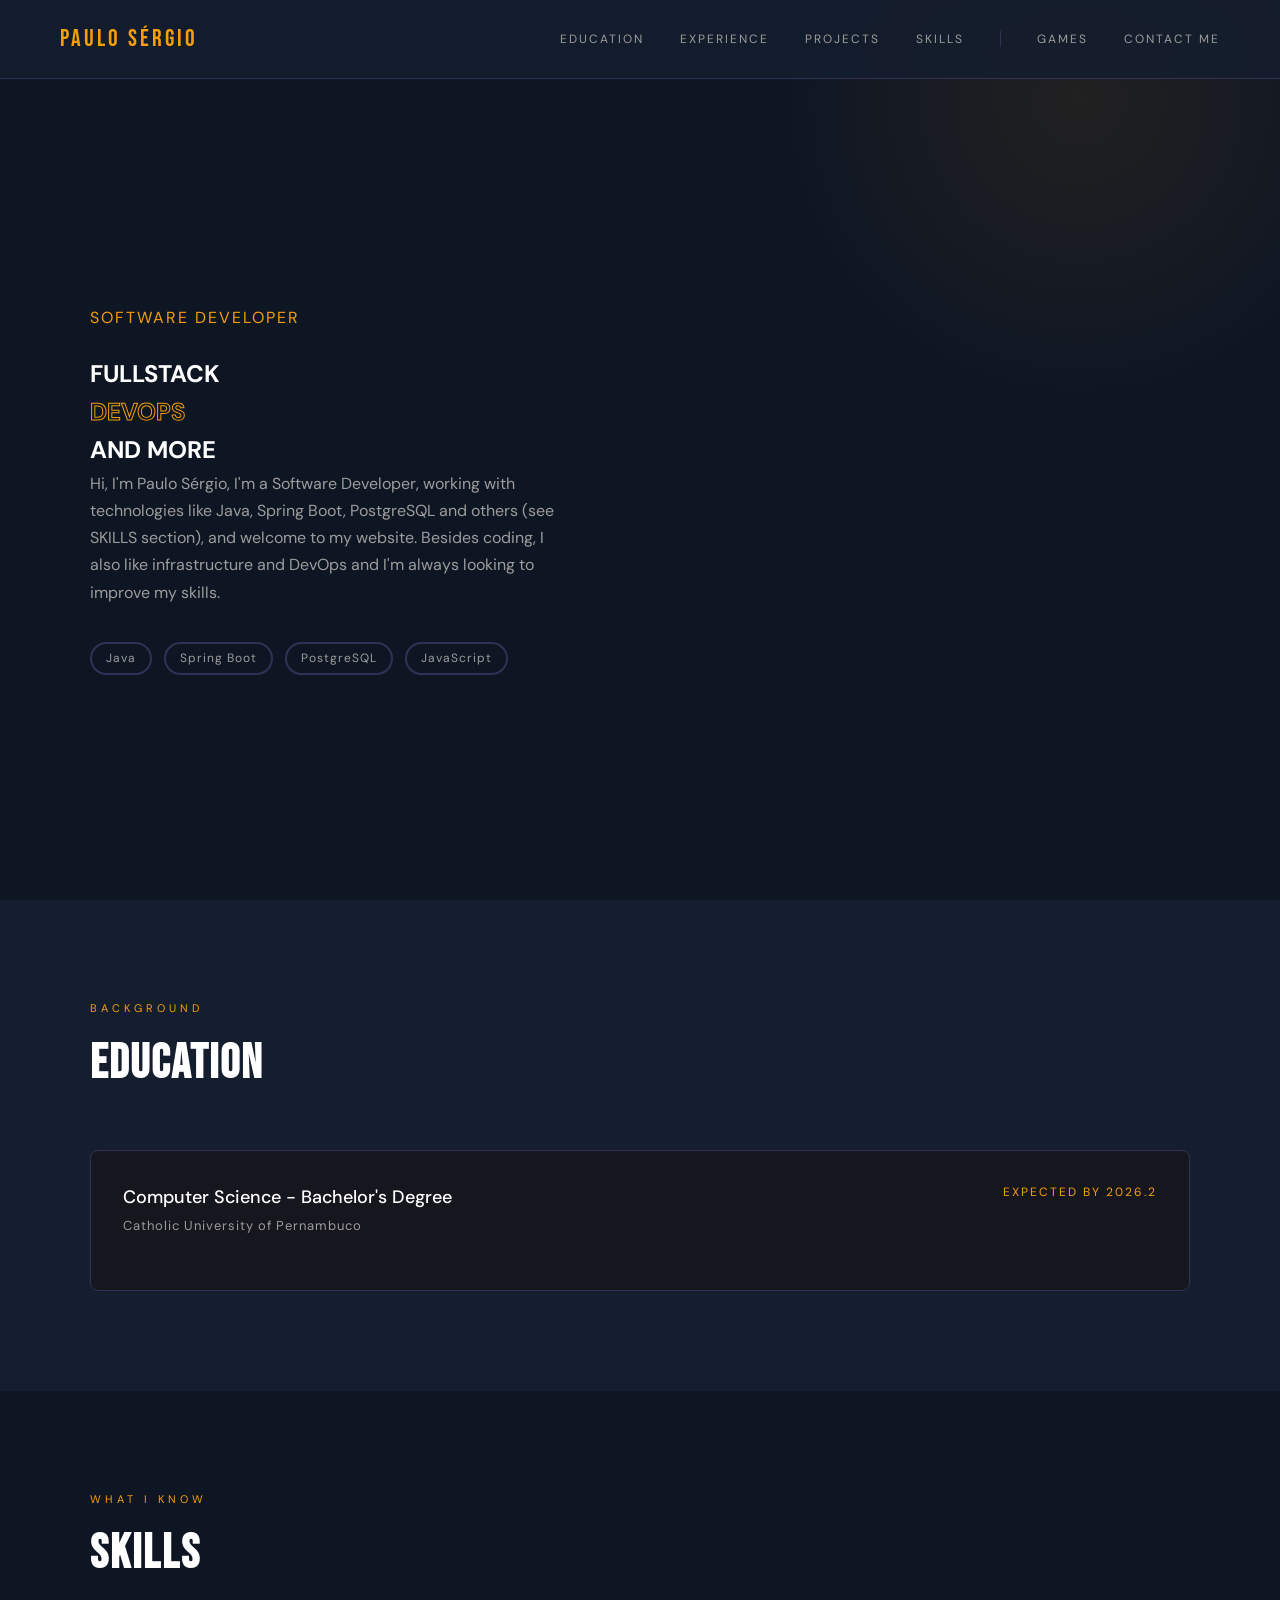
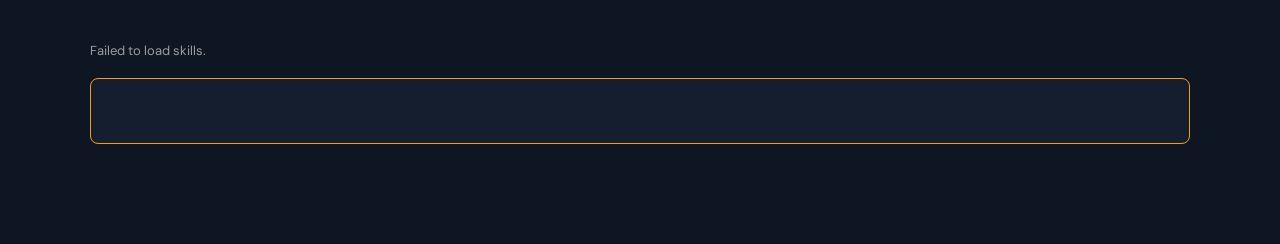
==== index.html @ 60a77aae "Update background colors Update Skills section Add experience navbar placeholder Update intro text" ====
<!doctype html>
<html lang="en">
  <head>
    <meta charset="UTF-8" />
    <meta name="viewport" content="width=device-width, initial scale=1.0" />
    <title>Paulo Sérgio</title>
    <link rel="stylesheet" href="css/base.css" />
    <link rel="stylesheet" href="css/navbar.css" />
    <link rel="stylesheet" href="css/home.css" />
    <link rel="stylesheet" href="css/education.css" />
    <link rel="stylesheet" href="css/skills.css" />
    <link rel="stylesheet" href="css/projects.css" />
    <link
      href="https://fonts.googleapis.com/css2?family=Bebas+Neue&family=DM+Sans:wght@300;400;500&display=swap"
      rel="stylesheet"
    />
  </head>
  <body>
    <nav class="navbar">
      <a href="index.html" class="nav-logo">PAULO SÉRGIO</a>
      <div class="nav-links">
        <a href="#education">Education</a>
        <a href="#experience">Experience</a>
        <a href="#projects">Projects</a>
        <a href="#skills">Skills</a>
        <div class="nav-divider"></div>
        <a href="games.html">Games</a>
        <a href="contact.html">Contact me</a>
      </div>
    </nav>

    <section id="home">
      <div class="home-container">
        <div class="home-content">
          <span class="home-tag">Software Developer</span>
          <h1 class="home-tittle">
            FULLSTACK<br />
            <span class="home-outline">DEVOPS</span><br />
            AND MORE
          </h1>
          <p class="home-sub">
            Hi, I'm Paulo Sérgio, I'm a Software Developer, working with
            technologies like Java, Spring Boot, PostgreSQL and others (see
            <a href="#skills" class="home-link">skills</a> section), and welcome
            to my website. Besides coding, I also like infrastructure and DevOps
            and I'm always looking to improve my skills.
          </p>
          <div class="home-tags">
            <span>Java</span>
            <span>Spring Boot</span>
            <span>PostgreSQL</span>
            <span>JavaScript</span>
          </div>
        </div>
      </div>
    </section>

    <section id="education">
      <div class="section-container">
        <div class="section-header">
          <span class="section-tag">Background</span>
          <h2 class="section-title">Education</h2>
        </div>
        <div class="education-list">
          <div class="education-card">
            <div class="education-top">
              <div>
                <a
                  href="https://portal.unicap.br/w/ciencia-da-computacao"
                  target="_blank"
                  class="education-degree"
                >
                  Computer Science - Bachelor's Degree
                </a>
                <br />
                <a
                  href="https://portal.unicap.br/"
                  target="_blank"
                  class="education-institution"
                >
                  Catholic University of Pernambuco
                </a>
              </div>
              <span class="education-date">Expected by 2026.2</span>
            </div>
          </div>
        </div>
      </div>
    </section>

    <section id="skills">
      <div class="section-container">
        <div class="section-header">
          <span class="section-tag">What I know</span>
          <h2 class="section-title">Skills</h2>
        </div>
        <div class="cat-row" id="cat-row"></div>
        <div class="skills-panel" id="skills-panel">
          <div class="skills-panel-title" id="panel-title"></div>
          <div class="skill-grid" id="skill-grid"></div>
        </div>
      </div>
    </section>

    <script src="js/main.js"></script>
  </body>
</html>
---- css/base.css ----
:root {
  --bg-primary: #0f1623;
  --bg-secondary: #151e2e;
  --bg-card: #16161f;
  --accent: #f59e0b;
  --accent-hover: #d97706;
  --text-primary: #ffffff;
  --text-secondary: #9c9c9c;
  --border: #313157;
  --font-display: "Bebas Neue", sans-serif;
  --font-body: "DM Sans", sans-serif;
}

* {
  margin: 0;
  padding: 0;
  box-sizing: border-box;
}

html {
  scroll-behavior: smooth;
}

body {
  background: var(--bg-primary);
  color: var(--text-primary);
  font-family: var(--font-body);
  font-size: 16px;
  line-height: 1.6;
}
---- css/navbar.css ----
.navbar {
  position: fixed;
  top: 0;
  left: 0;
  right: 0;
  z-index: 100;
  display: flex;
  justify-content: space-between;
  align-items: center;
  padding: 20px 60px;
  background: rgba(21, 30, 46, 0.85);
  backdrop-filter: blur(10px);
  border-bottom: 1px solid var(--border);
}

.nav-logo {
  font-family: var(--font-display);
  font-size: 24px;
  letter-spacing: 3px;
  color: var(--accent);
  text-decoration: none;
}

.nav-links {
  display: flex;
  gap: 36px;
}

.nav-links a {
  font-size: 12px;
  letter-spacing: 2px;
  text-transform: uppercase;
  color: var(--text-secondary);
  text-decoration: none;
  transition: color 0.2s;
}

.nav-links a:hover {
  color: var(--accent);
}

.nav-divider {
  width: 1px;
  height: 16px;
  background: var(--border);
  align-self: center;
}
---- css/home.css ----
#home {
  min-height: 100vh;
  display: flex;
  align-items: center;
  padding: 0 60px;
  position: relative;
  overflow: hidden;
}

#home::before {
  content: "";
  position: absolute;
  width: 600px;
  height: 600px;
  border-radius: 50%;
  background: radial-gradient(
    circle,
    rgba(245, 158, 11, 0.08) 0%,
    transparent 70%
  );
  top: -200px;
  right: -100px;
  pointer-events: none;
}

.home-container {
  max-width: 1100px;
  margin: 0 auto;
  width: 100%;
  padding-top: 80px;
}

.home-tag {
  font-size: 16px;
  letter-spacing: 2px;
  text-transform: uppercase;
  color: var(--accent);
  display: block;
  margin-bottom: 24px;
}

.home-title {
  font-family: var(--font-display);
  font-size: 100px;
  line-height: 0.9;
  letter-spacing: 2px;
  color: var(--text-primary);
  margin-bottom: 24px;
}

.home-outline {
  -webkit-text-stroke: 1px var(--accent);
  color: transparent;
}

.home-sub {
  font-size: 16px;
  color: var(--text-secondary);
  max-width: 480px;
  line-height: 1.7;
  margin-bottom: 36px;
}

.home-buttons {
  display: flex;
  gap: 16px;
  margin-bottom: 48px;
}

.home-tags {
  display: flex;
  gap: 12px;
  flex-wrap: wrap;
}

.home-tags span {
  font-size: 12px;
  letter-spacing: 1px;
  color: var(--text-secondary);
  border: 2px solid var(--border);
  padding: 5px 14px;
  border-radius: 20px;
}

.home-link {
  font-size: 16px;
  text-transform: uppercase;
  color: var(--text-secondary);
  text-decoration: none;
  transition: color 0.2s;
}

.home-link:hover {
  color: var(--accent);
}
---- css/education.css ----
#education {
  padding: 100px 60px;
  background: var(--bg-secondary);
}

.section-container {
  max-width: 1100px;
  margin: 0 auto;
}

.section-header {
  margin-bottom: 48px;
}

.section-tag {
  font-size: 11px;
  letter-spacing: 4px;
  text-transform: uppercase;
  color: var(--accent);
  display: block;
  margin-bottom: 8px;
}

.section-title {
  font-family: var(--font-display);
  font-size: 48px;
  letter-spacing: 2px;
  color: var(--text-primary);
}

.education-card {
  background: var(--bg-card);
  border: 1px solid var(--border);
  border-radius: 8px;
  padding: 32px;
  transition: border-color 0.2s;
}

.education-card:hover {
  border-color: var(--accent);
}

.education-top {
  display: flex;
  justify-content: space-between;
  align-items: flex-start;
  margin-bottom: 20px;
}

.education-degree {
  font-size: 18px;
  font-weight: 500;
  color: var(--text-primary);
  text-decoration: none;
  transition: color 0.2s;
}

.education-degree:hover {
  color: var(--accent);
}

.education-institution {
  font-size: 13px;
  color: var(--text-secondary);
  letter-spacing: 1px;
  text-decoration: none;
  transition: color 0.2s;
}

.education-institution:hover {
  color: var(--accent);
}

.education-date {
  font-size: 12px;
  letter-spacing: 2px;
  text-transform: uppercase;
  color: var(--accent);
  white-space: nowrap;
}
---- css/skills.css ----
#skills {
  padding: 100px 60px;
  background: var(--bg-primary);
}

.cat-row {
  display: flex;
  gap: 10px;
  flex-wrap: wrap;
  margin-bottom: 16px;
}

.cat-btn {
  background: var(--bg-secondary);
  border: 1px solid var(--border);
  border-radius: 8px;
  padding: 14px 22px;
  cursor: pointer;
  transition:
    border-color 0.2s,
    background 0.2s;
}

.cat-btn:hover {
  border-color: rgba(245, 158, 11, 0.4);
}

.cat-btn.active {
  border-color: var(--accent);
  background: rgba(245, 158, 11, 0.05);
}

.cat-btn-name {
  font-size: 13px;
  font-weight: 500;
  color: var(--text-primary);
  letter-spacing: 1px;
  display: block;
}

.cat-btn-count {
  font-size: 11px;
  color: var(--text-secondary);
  margin-top: 3px;
  display: block;
}

.cat-btn.active .cat-btn-count {
  color: rgba(245, 158, 11, 0.6);
}

.skills-panel {
  background: var(--bg-secondary);
  border: 1px solid var(--accent);
  border-radius: 8px;
  padding: 24px;
  opacity: 1;
  transition: opacity 0.15s;
}

.skills-panel.fading {
  opacity: 0;
}

.skills-panel-title {
  font-size: 11px;
  letter-spacing: 3px;
  text-transform: uppercase;
  color: var(--accent);
  margin-bottom: 16px;
}

.skill-grid {
  display: grid;
  grid-template-columns: 1fr 1fr;
  gap: 10px;
}

.skill-item {
  display: flex;
  justify-content: space-between;
  align-items: center;
  padding: 10px 14px;
  background: var(--bg-primary);
  border-radius: 6px;
  border: 1px solid var(--border);
}

.skill-name {
  font-size: 13px;
  color: var(--text-primary);
}

.skill-level {
  font-size: 10px;
  letter-spacing: 2px;
  text-transform: uppercase;
  padding: 2px 8px;
  border-radius: 20px;
}

.level-beginner {
  color: var(--text-secondary);
  border: 1px solid var(--border);
}

.level-intermediate {
  color: var(--accent);
  border: 1px solid rgba(245, 158, 11, 0.3);
}

.level-advanced {
  color: #fff;
  background: rgba(245, 158, 11, 0.15);
  border: 1px solid var(--accent);
}

.level-expert {
  color: #000;
  background: var(--accent);
  border: 1px solid var(--accent);
}

.level-not-specified {
  color: red;
  border: 1px solid red;
}
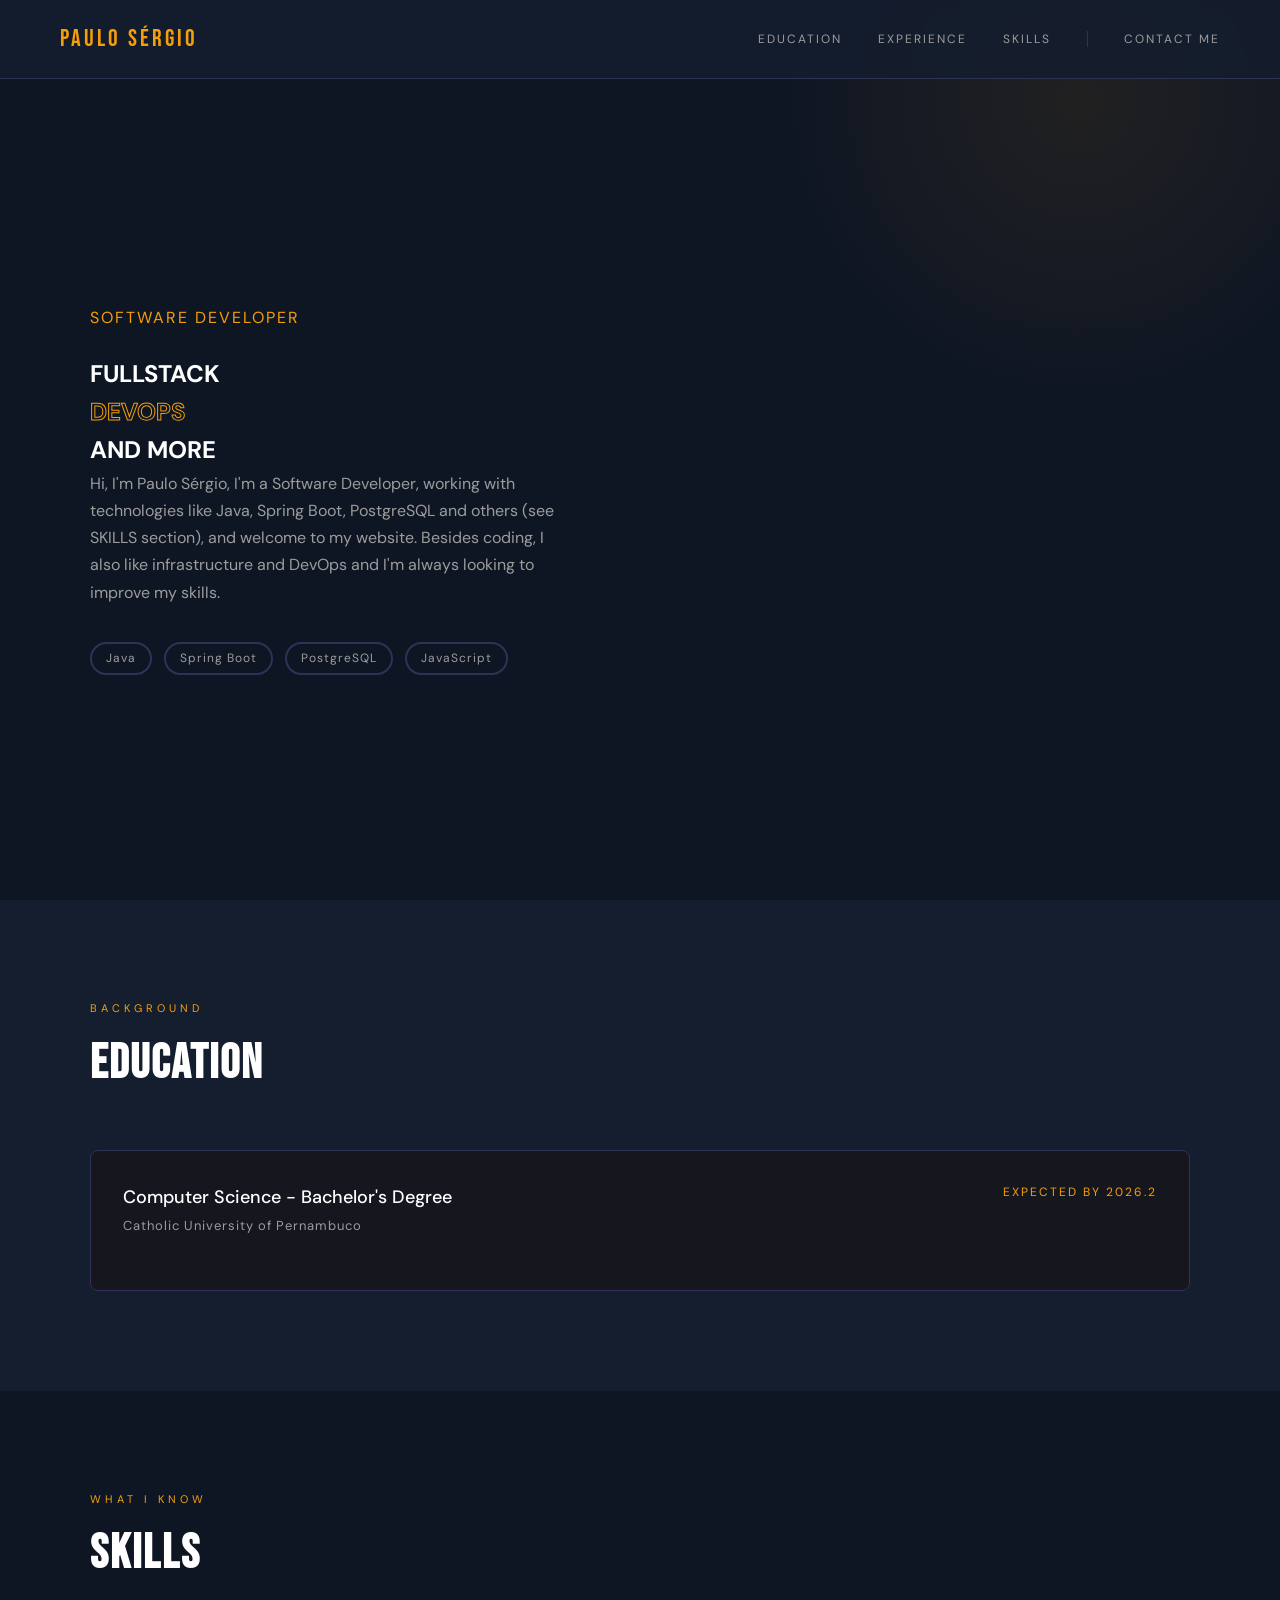
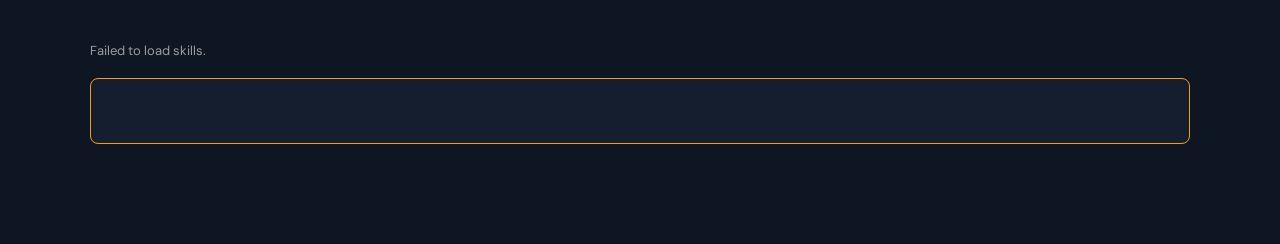
==== commit 78ff8d2c: "De-list pages that are not implemented from navbar Implement contact me page (Send message to DB, ma" ====
--- a/index.html
+++ b/index.html
@@ -21,10 +21,10 @@
       <div class="nav-links">
         <a href="#education">Education</a>
         <a href="#experience">Experience</a>
-        <a href="#projects">Projects</a>
+        <!-- <a href="#projects">Projects</a> -->
         <a href="#skills">Skills</a>
         <div class="nav-divider"></div>
-        <a href="games.html">Games</a>
+        <!-- <a href="games.html">Games</a> -->
         <a href="contact.html">Contact me</a>
       </div>
     </nav>
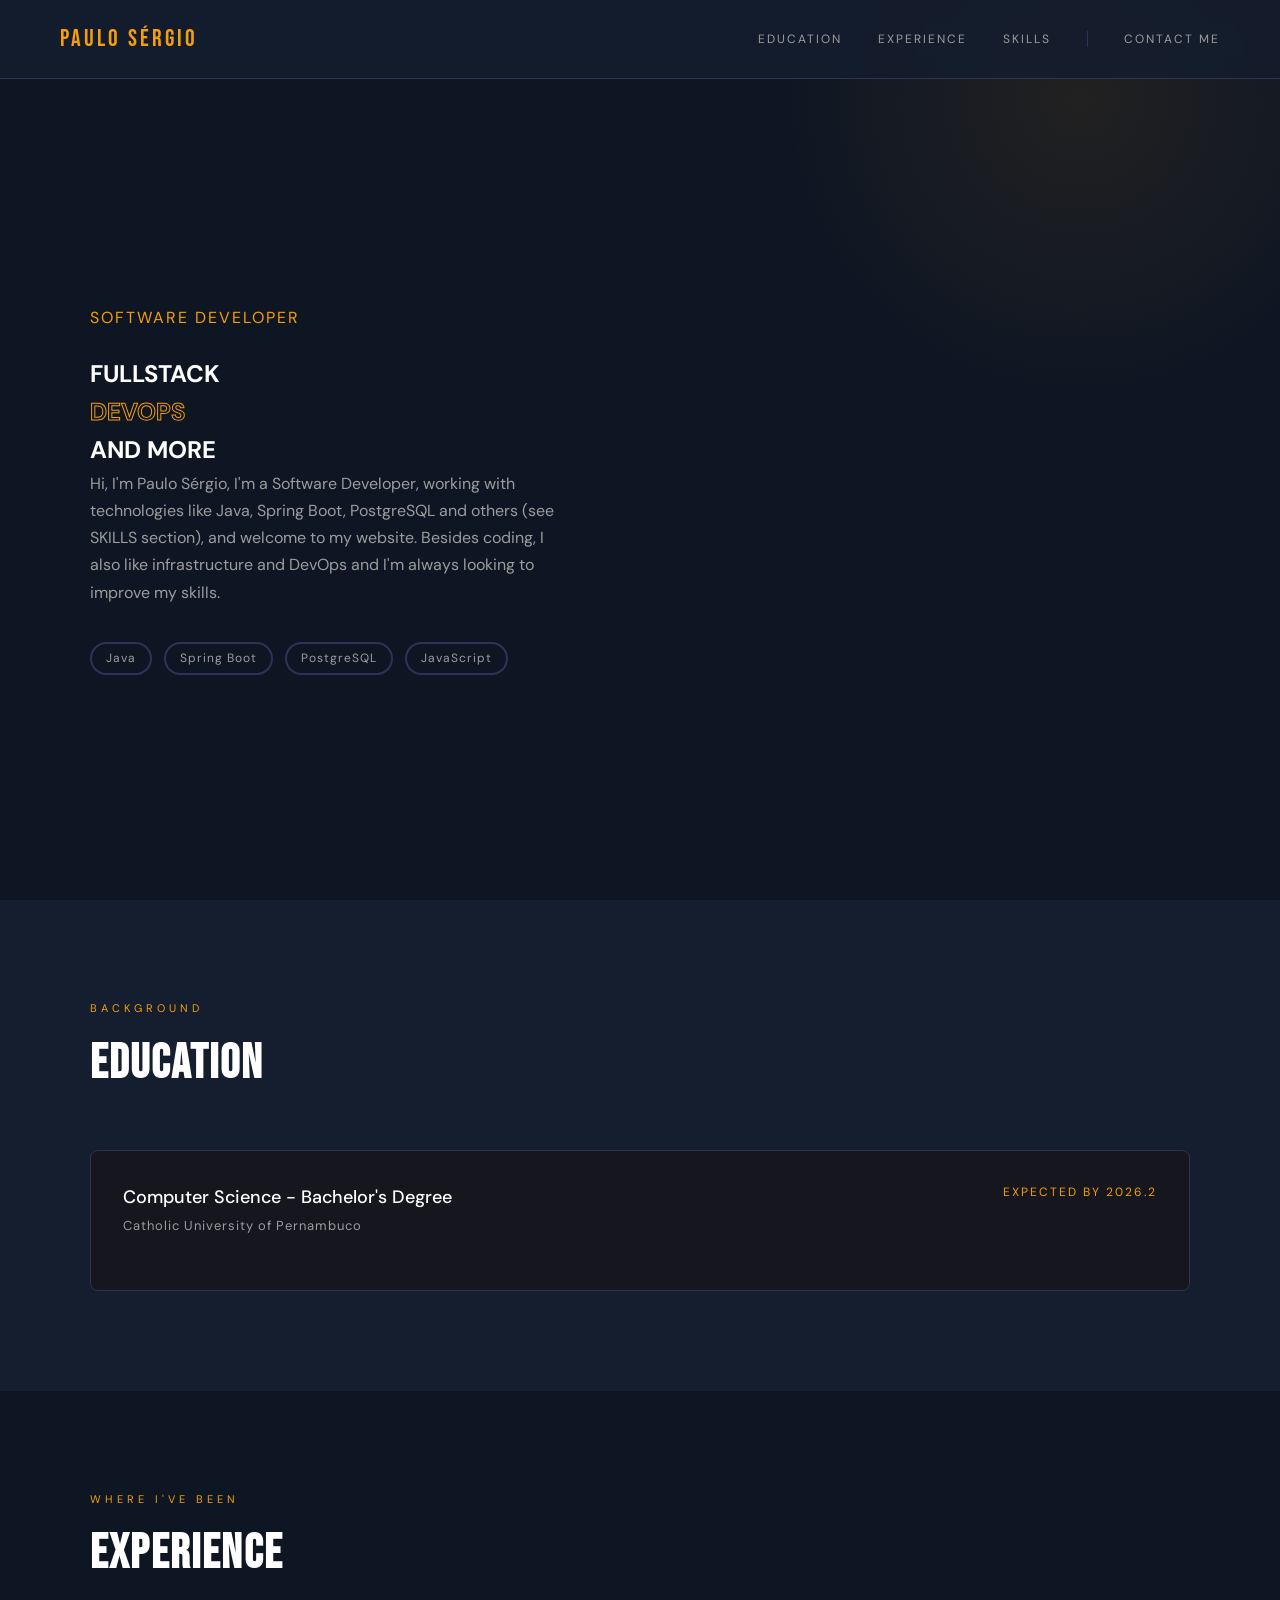
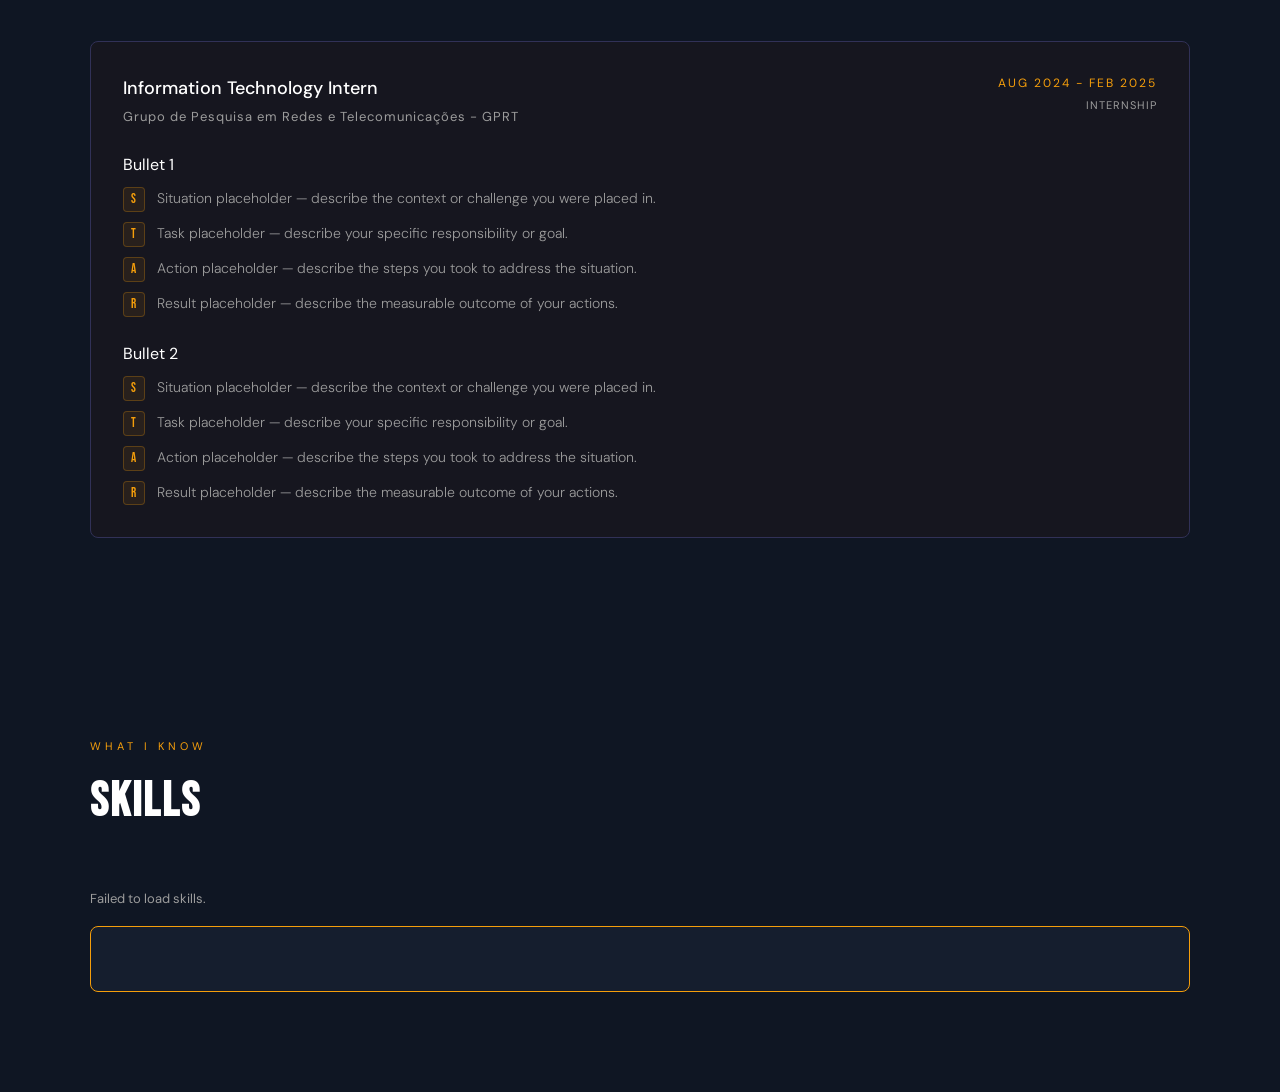
==== commit d2abb19d: "Refactor CSS Add experience section template and css format Co-authored-by: Copilot <copilot@github." ====
--- a/index.html
+++ b/index.html
@@ -8,6 +8,7 @@
     <link rel="stylesheet" href="css/navbar.css" />
     <link rel="stylesheet" href="css/home.css" />
     <link rel="stylesheet" href="css/education.css" />
+    <link rel="stylesheet" href="css/experience.css" />
     <link rel="stylesheet" href="css/skills.css" />
     <link rel="stylesheet" href="css/projects.css" />
     <link
@@ -88,6 +89,76 @@
       </div>
     </section>
 
+    <section id="experience">
+      <div class="section-container">
+        <div class="section-header">
+          <span class="section-tag">Where I've been</span>
+          <h2 class="section-title">EXPERIENCE</h2>
+        </div>
+        <div class="experience-list">
+          <div class="experience-card">
+            <div class="experience-top">
+              <div class="experience-left">
+                <span class="experience-title"
+                  >Information Technology Intern</span
+                >
+                <a
+                  href="https://www.gprt.ufpe.br/"
+                  target="_blank"
+                  class="experience-company"
+                  >Grupo de Pesquisa em Redes e Telecomunicações - GPRT</a
+                >
+              </div>
+              <div class="experience-right">
+                <span class="experience-date">AUG 2024 - FEB 2025</span>
+                <span class="experience-type">Internship</span>
+              </div>
+            </div>
+
+            <ul class="experience-bullets">
+              <span class="experience-bullets-tittle">Bullet 1</span>
+              <li>
+                <span class="star-label">S</span> Situation placeholder —
+                describe the context or challenge you were placed in.
+              </li>
+              <li>
+                <span class="star-label">T</span> Task placeholder — describe
+                your specific responsibility or goal.
+              </li>
+              <li>
+                <span class="star-label">A</span> Action placeholder — describe
+                the steps you took to address the situation.
+              </li>
+              <li>
+                <span class="star-label">R</span> Result placeholder — describe
+                the measurable outcome of your actions.
+              </li>
+            </ul>
+
+            <ul class="experience-bullets">
+              <span class="experience-bullets-tittle">Bullet 2</span>
+              <li>
+                <span class="star-label">S</span> Situation placeholder —
+                describe the context or challenge you were placed in.
+              </li>
+              <li>
+                <span class="star-label">T</span> Task placeholder — describe
+                your specific responsibility or goal.
+              </li>
+              <li>
+                <span class="star-label">A</span> Action placeholder — describe
+                the steps you took to address the situation.
+              </li>
+              <li>
+                <span class="star-label">R</span> Result placeholder — describe
+                the measurable outcome of your actions.
+              </li>
+            </ul>
+          </div>
+        </div>
+      </div>
+    </section>
+
     <section id="skills">
       <div class="section-container">
         <div class="section-header">
--- a/css/base.css
+++ b/css/base.css
@@ -28,3 +28,28 @@
   font-size: 16px;
   line-height: 1.6;
 }
+
+.section-container {
+  max-width: 1100px;
+  margin: 0 auto;
+}
+
+.section-header {
+  margin-bottom: 48px;
+}
+
+.section-tag {
+  font-size: 11px;
+  letter-spacing: 4px;
+  text-transform: uppercase;
+  color: var(--accent);
+  display: block;
+  margin-bottom: 8px;
+}
+
+.section-title {
+  font-family: var(--font-display);
+  font-size: 48px;
+  letter-spacing: 2px;
+  color: var(--text-primary);
+}
--- a/css/education.css
+++ b/css/education.css
@@ -1,31 +1,6 @@
 #education {
   padding: 100px 60px;
   background: var(--bg-secondary);
-}
-
-.section-container {
-  max-width: 1100px;
-  margin: 0 auto;
-}
-
-.section-header {
-  margin-bottom: 48px;
-}
-
-.section-tag {
-  font-size: 11px;
-  letter-spacing: 4px;
-  text-transform: uppercase;
-  color: var(--accent);
-  display: block;
-  margin-bottom: 8px;
-}
-
-.section-title {
-  font-family: var(--font-display);
-  font-size: 48px;
-  letter-spacing: 2px;
-  color: var(--text-primary);
 }
 
 .education-card {
--- a/css/experience.css
+++ b/css/experience.css
@@ -0,0 +1,134 @@
+#experience {
+  padding: 100px 60px;
+  background: var(--bg-primary);
+}
+
+.experience-list {
+  display: flex;
+  flex-direction: column;
+  gap: 24px;
+}
+
+.experience-card {
+  background: var(--bg-card);
+  border: 1px solid var(--border);
+  border-radius: 8px;
+  padding: 32px;
+  transition: border-color 0.2s;
+}
+
+.experience-card:hover {
+  border-color: var(--accent);
+}
+
+.experience-top {
+  display: flex;
+  justify-content: space-between;
+  align-items: flex-start;
+  margin-bottom: 24px;
+  gap: 1rem;
+}
+
+.experience-left {
+  display: flex;
+  flex-direction: column;
+  gap: 4px;
+}
+
+.experience-title {
+  font-size: 18px;
+  font-weight: 500;
+  color: var(--text-primary);
+}
+
+.experience-company {
+  font-size: 13px;
+  letter-spacing: 1px;
+  color: var(--text-secondary);
+  text-decoration: none;
+  transition: color 0.2s;
+}
+
+.experience-company:hover {
+  color: var(--accent);
+}
+
+.experience-right {
+  display: flex;
+  flex-direction: column;
+  align-items: flex-end;
+  gap: 4px;
+  flex-shrink: 0;
+}
+
+.experience-date {
+  font-size: 12px;
+  letter-spacing: 2px;
+  text-transform: uppercase;
+  color: var(--accent);
+  white-space: nowrap;
+}
+
+.experience-type {
+  font-size: 11px;
+  letter-spacing: 1px;
+  text-transform: uppercase;
+  color: var(--text-secondary);
+}
+
+.experience-bullets {
+  list-style: none;
+  display: flex;
+  flex-direction: column;
+  gap: 10px;
+  margin-bottom: 24px;
+}
+
+.experience-bullets:last-child {
+  margin-bottom: 0;
+}
+
+.experience-bullets li {
+  display: flex;
+  align-items: baseline;
+  gap: 12px;
+  font-size: 14px;
+  font-weight: 300;
+  color: var(--text-secondary);
+  line-height: 1.6;
+}
+
+.experience-bullets-title {
+  font-size: 12px;
+  letter-spacing: 2px;
+  text-transform: uppercase;
+  color: var(--text-primary);
+  font-weight: 500;
+}
+
+.star-label {
+  font-family: var(--font-display);
+  font-size: 13px;
+  letter-spacing: 1px;
+  color: var(--accent);
+  background: rgba(245, 158, 11, 0.08);
+  border: 1px solid rgba(245, 158, 11, 0.25);
+  border-radius: 4px;
+  padding: 1px 7px;
+  flex-shrink: 0;
+}
+
+@media (max-width: 768px) {
+  #experience {
+    padding: 80px 24px;
+  }
+
+  .experience-top {
+    flex-direction: column;
+    gap: 8px;
+  }
+
+  .experience-right {
+    align-items: flex-start;
+  }
+}
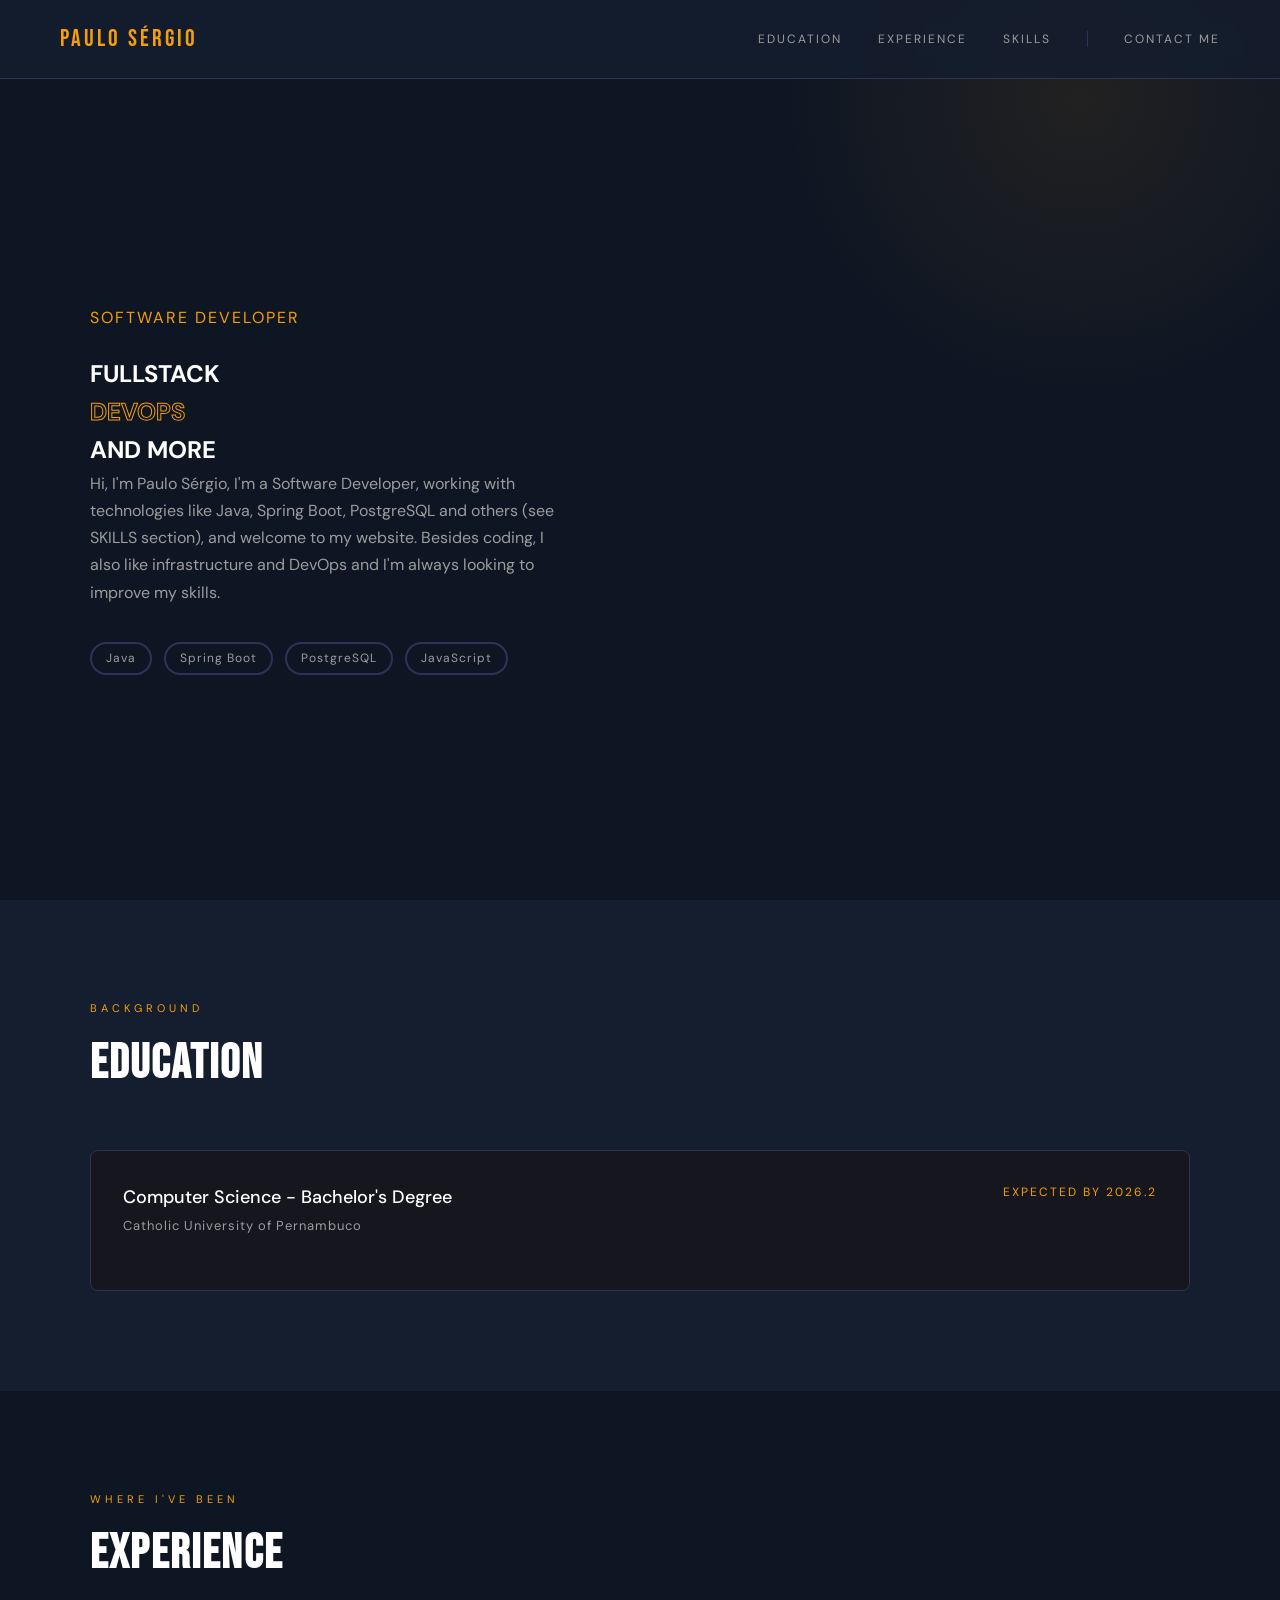
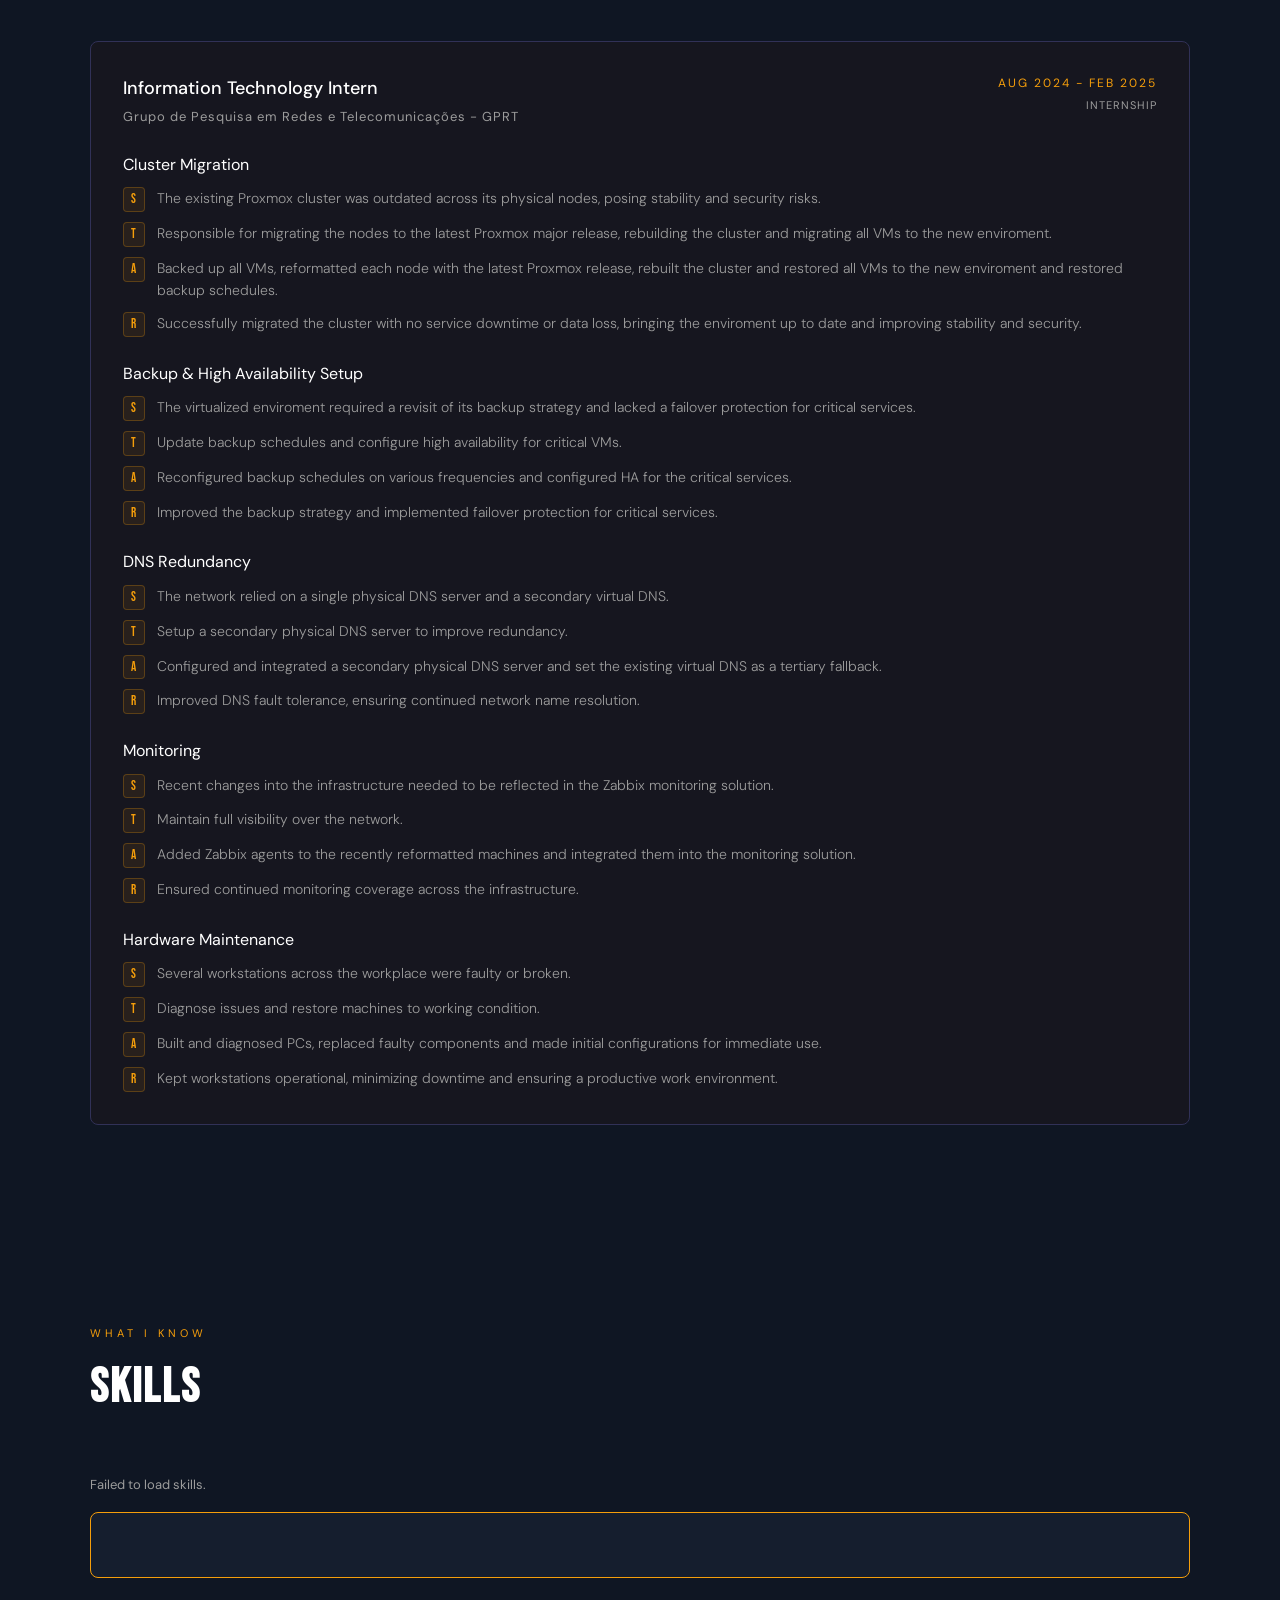
==== commit d7194209: "Filled experience Co-authored-by: Copilot <copilot@github.com>" ====
--- a/index.html
+++ b/index.html
@@ -116,42 +116,117 @@
             </div>
 
             <ul class="experience-bullets">
-              <span class="experience-bullets-tittle">Bullet 1</span>
-              <li>
-                <span class="star-label">S</span> Situation placeholder —
-                describe the context or challenge you were placed in.
-              </li>
-              <li>
-                <span class="star-label">T</span> Task placeholder — describe
-                your specific responsibility or goal.
-              </li>
-              <li>
-                <span class="star-label">A</span> Action placeholder — describe
-                the steps you took to address the situation.
-              </li>
-              <li>
-                <span class="star-label">R</span> Result placeholder — describe
-                the measurable outcome of your actions.
-              </li>
-            </ul>
-
-            <ul class="experience-bullets">
-              <span class="experience-bullets-tittle">Bullet 2</span>
-              <li>
-                <span class="star-label">S</span> Situation placeholder —
-                describe the context or challenge you were placed in.
-              </li>
-              <li>
-                <span class="star-label">T</span> Task placeholder — describe
-                your specific responsibility or goal.
-              </li>
-              <li>
-                <span class="star-label">A</span> Action placeholder — describe
-                the steps you took to address the situation.
-              </li>
-              <li>
-                <span class="star-label">R</span> Result placeholder — describe
-                the measurable outcome of your actions.
+              <span class="experience-bullets-tittle">Cluster Migration</span>
+              <li>
+                <span class="star-label">S</span> The existing Proxmox cluster
+                was outdated across its physical nodes, posing stability and
+                security risks.
+              </li>
+              <li>
+                <span class="star-label">T</span> Responsible for migrating the
+                nodes to the latest Proxmox major release, rebuilding the
+                cluster and migrating all VMs to the new enviroment.
+              </li>
+              <li>
+                <span class="star-label">A</span> Backed up all VMs, reformatted
+                each node with the latest Proxmox release, rebuilt the cluster
+                and restored all VMs to the new enviroment and restored backup
+                schedules.
+              </li>
+              <li>
+                <span class="star-label">R</span> Successfully migrated the
+                cluster with no service downtime or data loss, bringing the
+                enviroment up to date and improving stability and security.
+              </li>
+            </ul>
+
+            <ul class="experience-bullets">
+              <span class="experience-bullets-tittle"
+                >Backup & High Availability Setup</span
+              >
+              <li>
+                <span class="star-label">S</span> The virtualized enviroment
+                required a revisit of its backup strategy and lacked a failover
+                protection for critical services.
+              </li>
+              <li>
+                <span class="star-label">T</span> Update backup schedules and
+                configure high availability for critical VMs.
+              </li>
+              <li>
+                <span class="star-label">A</span> Reconfigured backup schedules
+                on various frequencies and configured HA for the critical
+                services.
+              </li>
+              <li>
+                <span class="star-label">R</span> Improved the backup strategy
+                and implemented failover protection for critical services.
+              </li>
+            </ul>
+
+            <ul class="experience-bullets">
+              <span class="experience-bullets-tittle">DNS Redundancy</span>
+              <li>
+                <span class="star-label">S</span> The network relied on a single
+                physical DNS server and a secondary virtual DNS.
+              </li>
+              <li>
+                <span class="star-label">T</span> Setup a secondary physical DNS
+                server to improve redundancy.
+              </li>
+              <li>
+                <span class="star-label">A</span> Configured and integrated a
+                secondary physical DNS server and set the existing virtual DNS
+                as a tertiary fallback.
+              </li>
+              <li>
+                <span class="star-label">R</span> Improved DNS fault tolerance,
+                ensuring continued network name resolution.
+              </li>
+            </ul>
+
+            <ul class="experience-bullets">
+              <span class="experience-bullets-tittle">Monitoring</span>
+              <li>
+                <span class="star-label">S</span> Recent changes into the
+                infrastructure needed to be reflected in the Zabbix monitoring
+                solution.
+              </li>
+              <li>
+                <span class="star-label">T</span> Maintain full visibility over
+                the network.
+              </li>
+              <li>
+                <span class="star-label">A</span> Added Zabbix agents to the
+                recently reformatted machines and integrated them into the
+                monitoring solution.
+              </li>
+              <li>
+                <span class="star-label">R</span> Ensured continued monitoring
+                coverage across the infrastructure.
+              </li>
+            </ul>
+
+            <ul class="experience-bullets">
+              <span class="experience-bullets-tittle"
+                >Hardware Maintenance</span
+              >
+              <li>
+                <span class="star-label">S</span> Several workstations across
+                the workplace were faulty or broken.
+              </li>
+              <li>
+                <span class="star-label">T</span> Diagnose issues and restore
+                machines to working condition.
+              </li>
+              <li>
+                <span class="star-label">A</span> Built and diagnosed PCs,
+                replaced faulty components and made initial configurations for
+                immediate use.
+              </li>
+              <li>
+                <span class="star-label">R</span> Kept workstations operational,
+                minimizing downtime and ensuring a productive work environment.
               </li>
             </ul>
           </div>
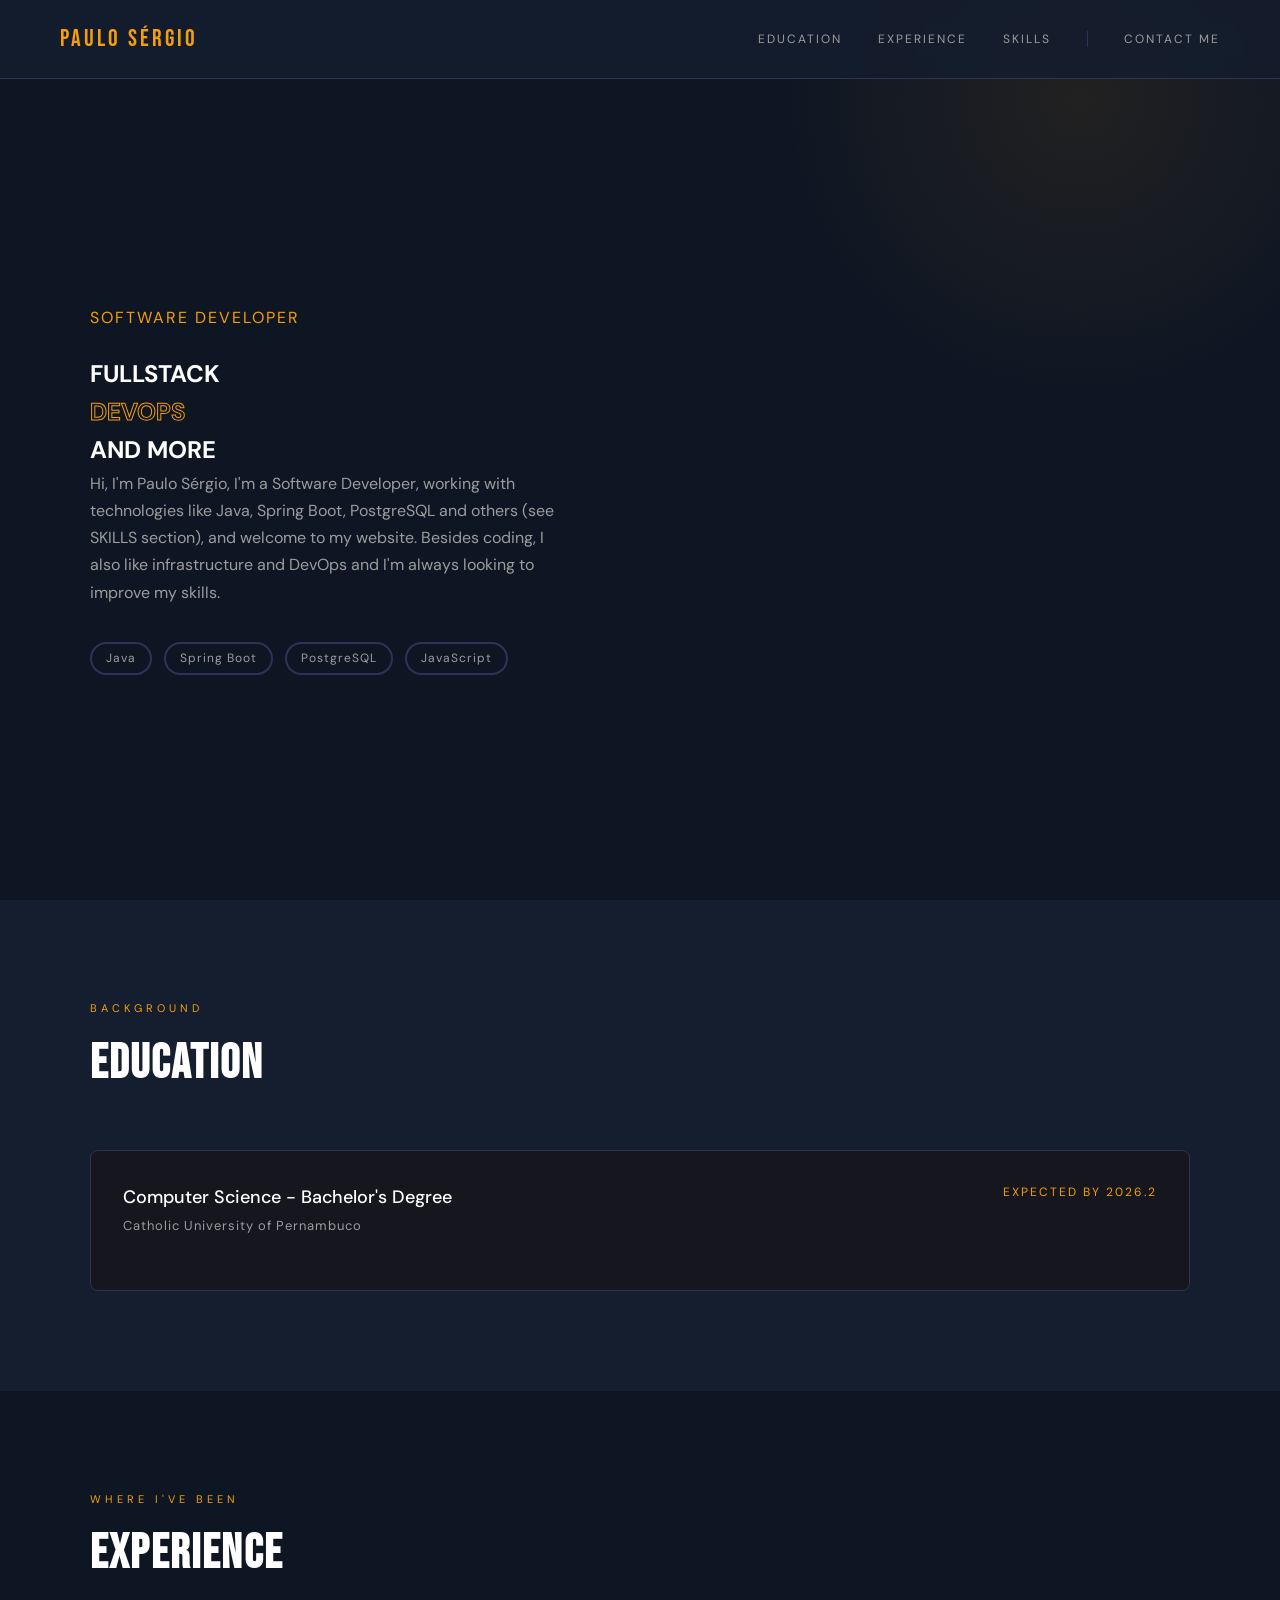
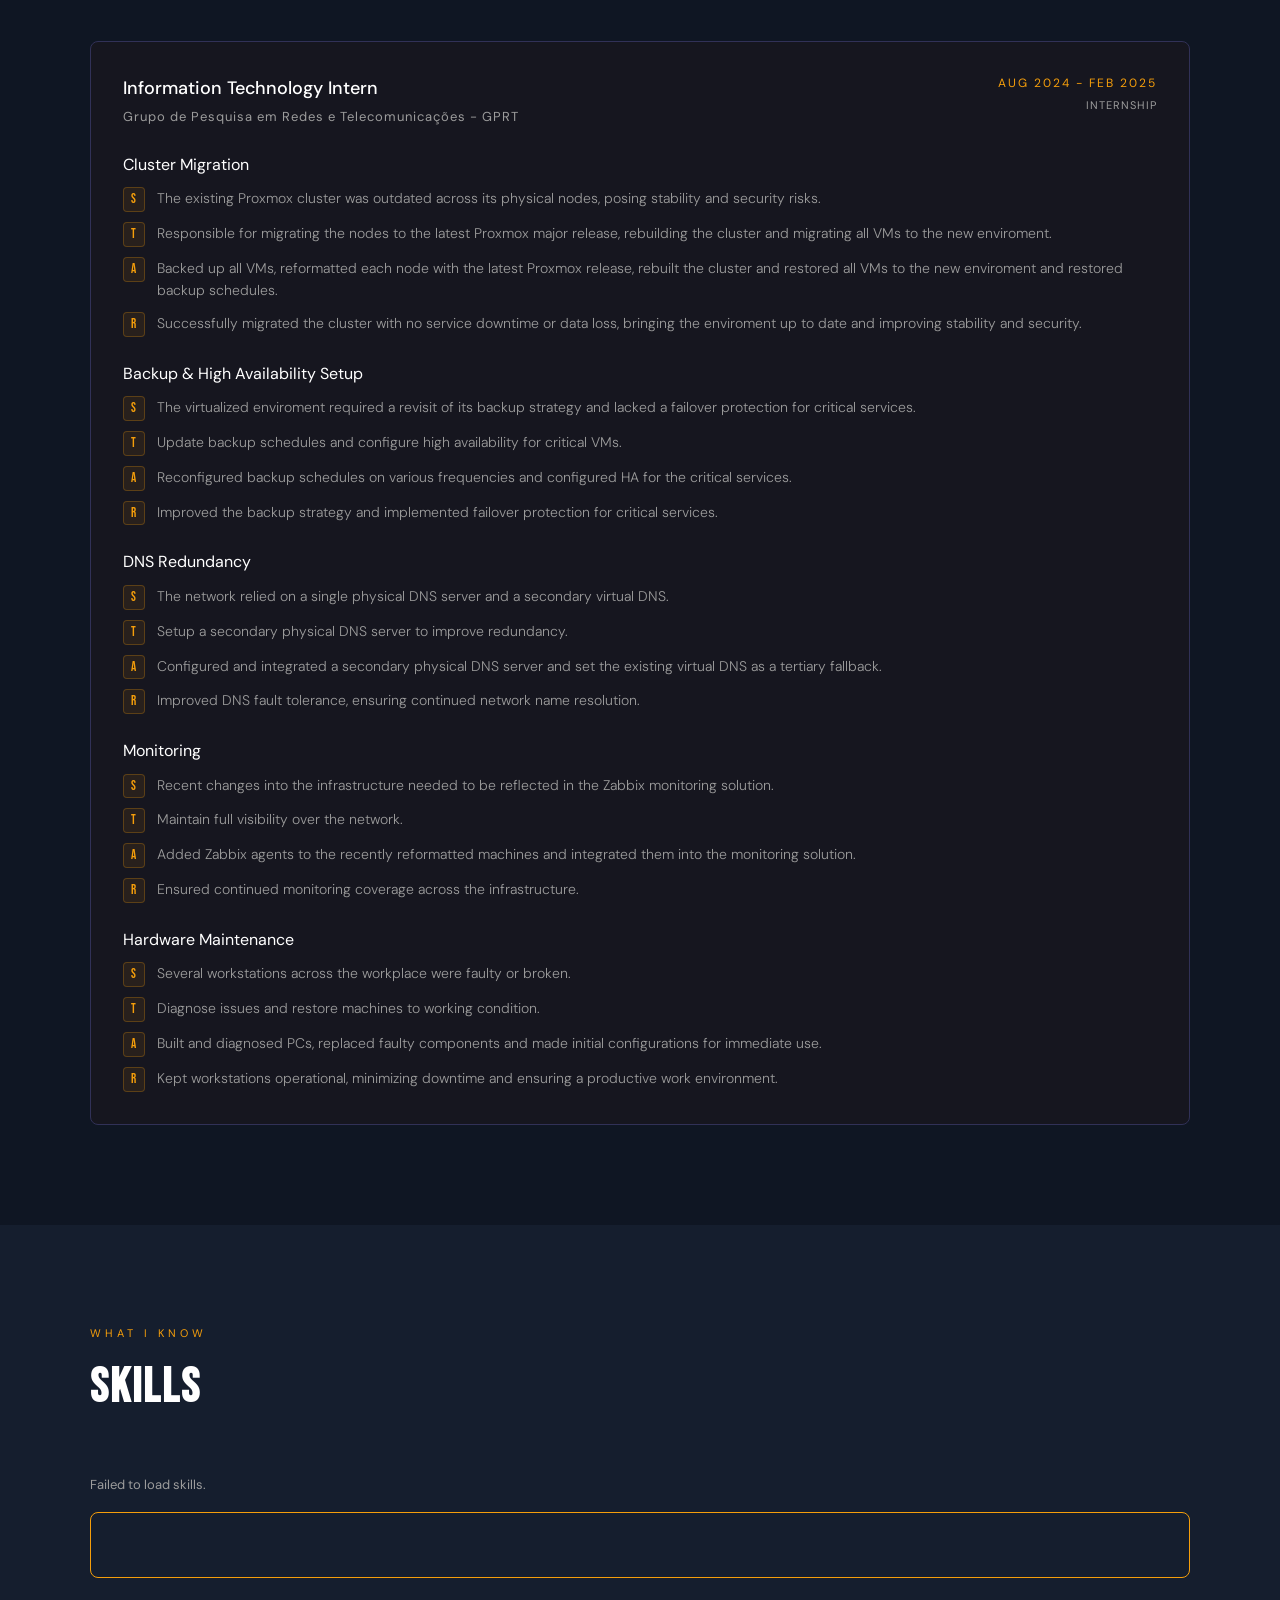
==== commit 9473abce: "config.js for single API url change change behavior of PAULO SÉRGIO href" ====
--- a/index.html
+++ b/index.html
@@ -18,7 +18,7 @@
   </head>
   <body>
     <nav class="navbar">
-      <a href="index.html" class="nav-logo">PAULO SÉRGIO</a>
+      <a href="#home" class="nav-logo">PAULO SÉRGIO</a>
       <div class="nav-links">
         <a href="#education">Education</a>
         <a href="#experience">Experience</a>
@@ -248,6 +248,7 @@
       </div>
     </section>
 
+    <script src="js/config.js"></script>
     <script src="js/main.js"></script>
   </body>
 </html>
--- a/css/skills.css
+++ b/css/skills.css
@@ -1,6 +1,6 @@
 #skills {
   padding: 100px 60px;
-  background: var(--bg-primary);
+  background: var(--bg-secondary);
 }
 
 .cat-row {
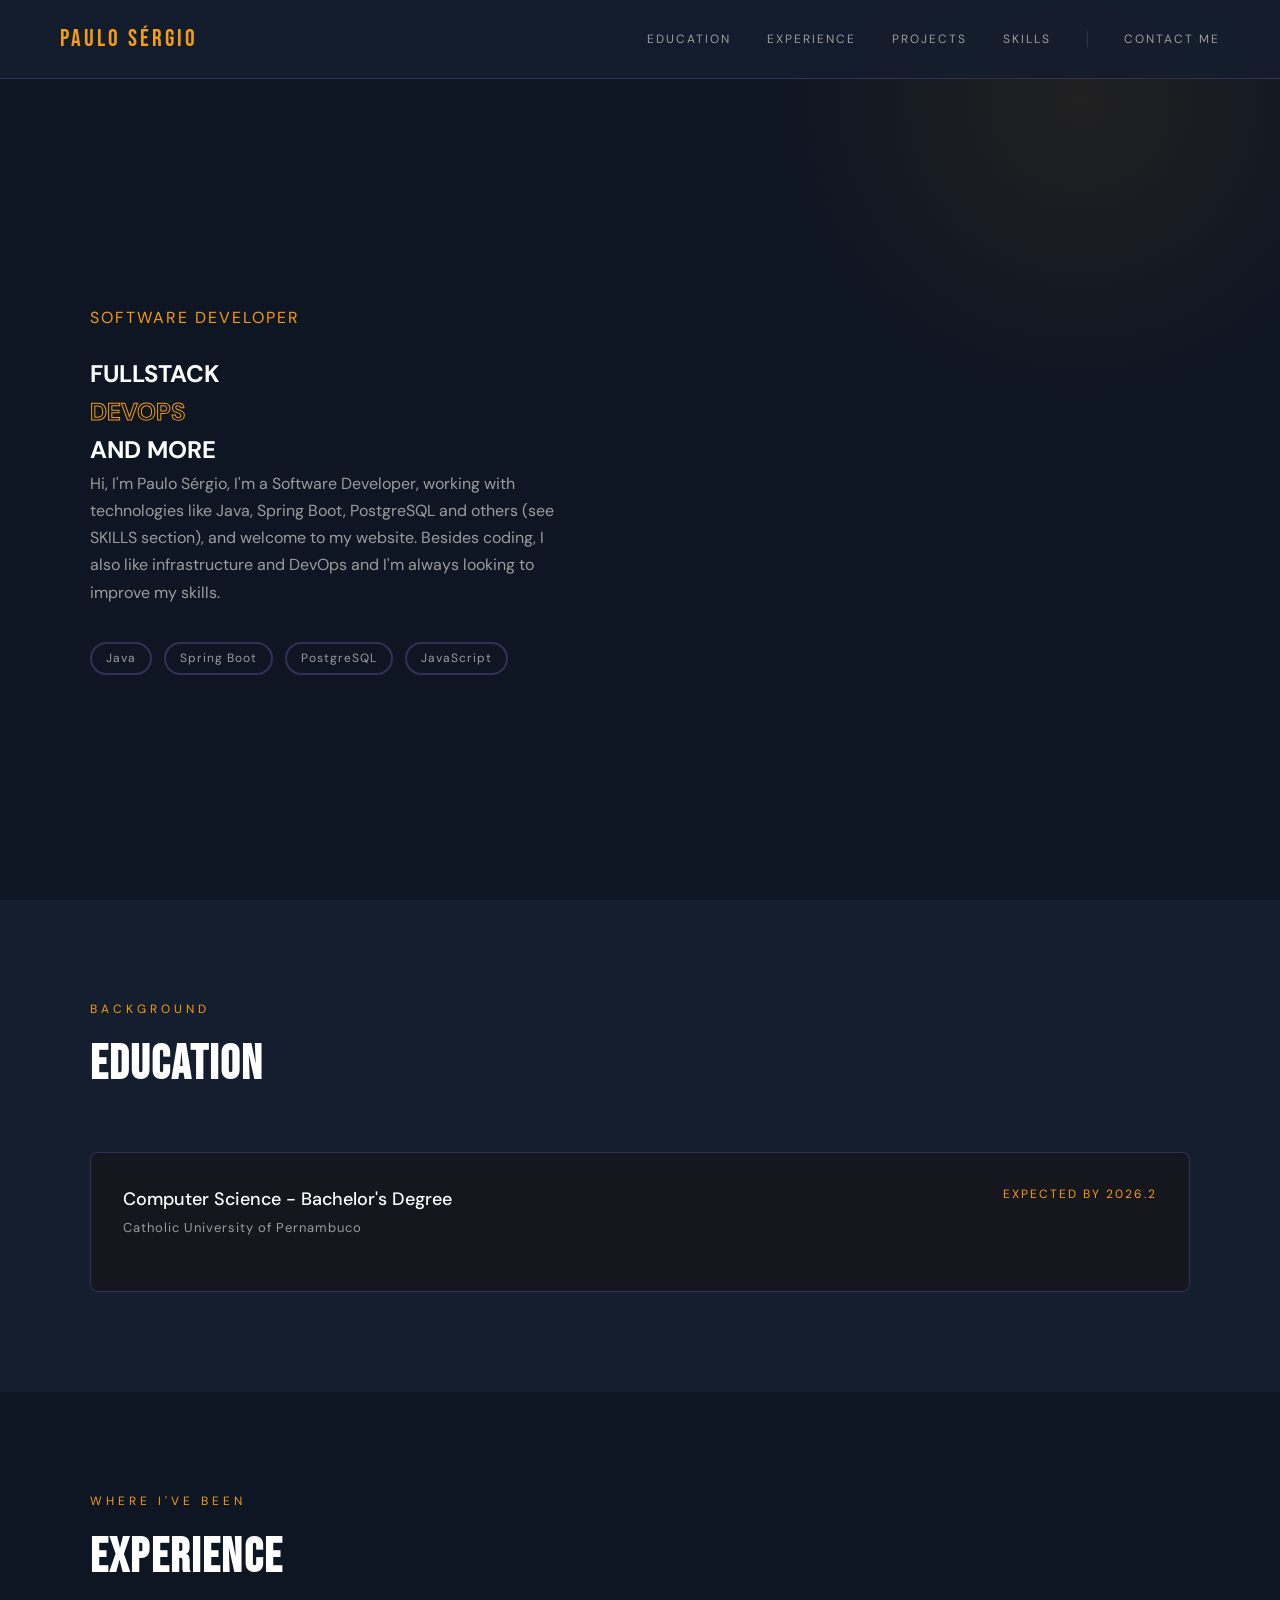
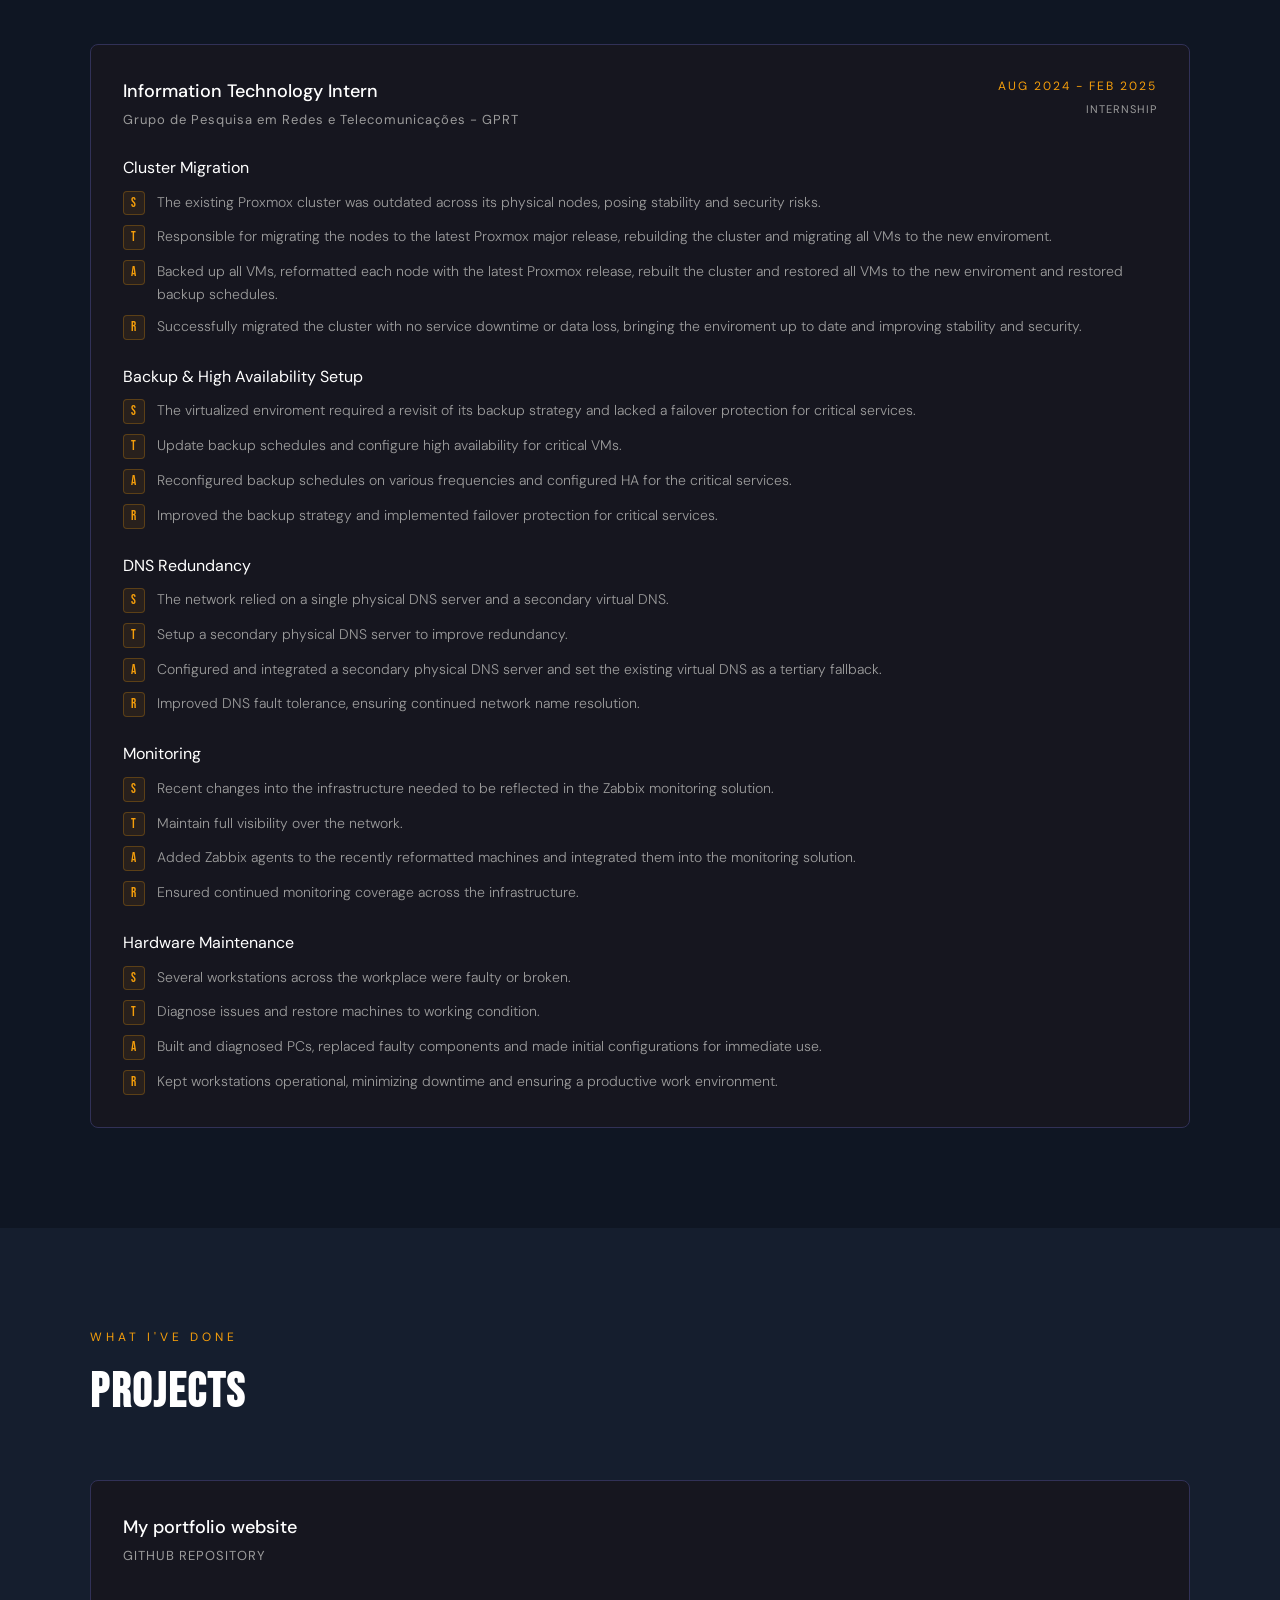
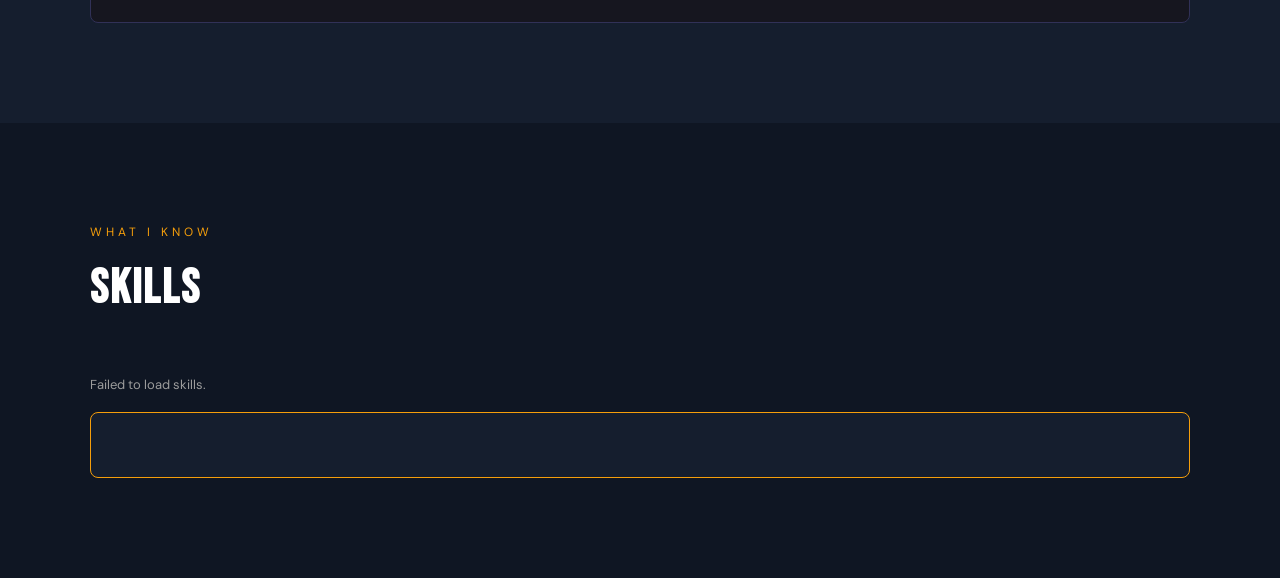
==== commit 4cee8eea: "Refactor CSS by consolidation" ====
--- a/index.html
+++ b/index.html
@@ -4,13 +4,7 @@
     <meta charset="UTF-8" />
     <meta name="viewport" content="width=device-width, initial scale=1.0" />
     <title>Paulo Sérgio</title>
-    <link rel="stylesheet" href="css/base.css" />
-    <link rel="stylesheet" href="css/navbar.css" />
-    <link rel="stylesheet" href="css/home.css" />
-    <link rel="stylesheet" href="css/education.css" />
-    <link rel="stylesheet" href="css/experience.css" />
-    <link rel="stylesheet" href="css/skills.css" />
-    <link rel="stylesheet" href="css/projects.css" />
+    <link rel="stylesheet" href="css/style.css" />
     <link
       href="https://fonts.googleapis.com/css2?family=Bebas+Neue&family=DM+Sans:wght@300;400;500&display=swap"
       rel="stylesheet"
@@ -22,7 +16,7 @@
       <div class="nav-links">
         <a href="#education">Education</a>
         <a href="#experience">Experience</a>
-        <!-- <a href="#projects">Projects</a> -->
+        <a href="#projects">Projects</a>
         <a href="#skills">Skills</a>
         <div class="nav-divider"></div>
         <!-- <a href="games.html">Games</a> -->
@@ -234,6 +228,30 @@
       </div>
     </section>
 
+    <section id="projects">
+      <div class="section-container">
+        <div class="section-header">
+          <span class="section-tag">What I've done</span>
+          <h2 class="section-title">PROJECTS</h2>
+        </div>
+        <div class="project-list">
+          <div class="project-card">
+            <div class="project-top">
+              <div class="project-left">
+                <span class="project-title">My portfolio website</span>
+                <a
+                  href="https://github.com/Paulo-Goes/portfolio-frontend"
+                  target="_blank"
+                  class="project-link"
+                  >GITHUB REPOSITORY</a
+                >
+              </div>
+            </div>
+          </div>
+        </div>
+      </div>
+    </section>
+
     <section id="skills">
       <div class="section-container">
         <div class="section-header">
--- a/css/style.css
+++ b/css/style.css
@@ -0,0 +1,789 @@
+/* ============================================================
+   BASE & RESET
+   ============================================================ */
+
+:root {
+  --bg-primary: #0f1623;
+  --bg-secondary: #151e2e;
+  --bg-card: #16161f;
+  --accent: #f59e0b;
+  --accent-hover: #d97706;
+  --text-primary: #ffffff;
+  --text-secondary: #9c9c9c;
+  --border: #313157;
+  --font-display: "Bebas Neue", sans-serif;
+  --font-body: "DM Sans", sans-serif;
+}
+
+* {
+  margin: 0;
+  padding: 0;
+  box-sizing: border-box;
+}
+
+html {
+  scroll-behavior: smooth;
+}
+
+body {
+  background: var(--bg-primary);
+  color: var(--text-primary);
+  font-family: var(--font-body);
+  font-size: 16px;
+  line-height: 1.6;
+}
+
+/* ============================================================
+   SECTION SHARED STYLES
+   ============================================================ */
+
+.section-container {
+  max-width: 1100px;
+  margin: 0 auto;
+}
+
+.section-header {
+  margin-bottom: 48px;
+}
+
+.section-tag {
+  font-size: 12px;
+  letter-spacing: 4px;
+  text-transform: uppercase;
+  color: var(--accent);
+  display: block;
+  margin-bottom: 8px;
+}
+
+.section-title {
+  font-family: var(--font-display);
+  font-size: 48px;
+  letter-spacing: 2px;
+  color: var(--text-primary);
+}
+
+/* Sections that share the same padding/bg pattern */
+#home,
+#skills,
+#experience {
+  background: var(--bg-primary);
+}
+
+#projects,
+#education {
+  background: var(--bg-secondary);
+}
+
+#projects,
+#skills,
+#education,
+#experience {
+  padding: 100px 60px;
+}
+
+/* ============================================================
+   CARD SHARED STYLES
+   (project-card, education-card, experience-card)
+   ============================================================ */
+
+.project-card,
+.education-card,
+.experience-card {
+  background: var(--bg-card);
+  border: 1px solid var(--border);
+  border-radius: 8px;
+  padding: 32px;
+  transition: border-color 0.2s;
+}
+
+.project-card:hover,
+.education-card:hover,
+.experience-card:hover {
+  border-color: var(--accent);
+}
+
+/* Shared top-row layout (project & experience) */
+.project-top,
+.experience-top {
+  display: flex;
+  justify-content: space-between;
+  align-items: flex-start;
+  margin-bottom: 24px;
+  gap: 1rem;
+}
+
+/* Shared left column (project & experience) */
+.project-left,
+.experience-left {
+  display: flex;
+  flex-direction: column;
+  gap: 4px;
+}
+
+/* Shared right column (project & experience) */
+.project-right,
+.experience-right {
+  display: flex;
+  flex-direction: column;
+  align-items: flex-end;
+  gap: 4px;
+  flex-shrink: 0;
+}
+
+/* Shared date badge (project & experience) */
+.project-date,
+.experience-date {
+  font-size: 12px;
+  letter-spacing: 2px;
+  text-transform: uppercase;
+  color: var(--accent);
+  white-space: nowrap;
+}
+
+/* Shared type label (project & experience) */
+.project-type,
+.experience-type {
+  font-size: 11px;
+  letter-spacing: 1px;
+  text-transform: uppercase;
+  color: var(--text-secondary);
+}
+
+/* Shared card title (project, education, experience) */
+.project-title,
+.education-degree,
+.experience-title {
+  font-size: 18px;
+  font-weight: 500;
+  color: var(--text-primary);
+}
+
+/* Shared secondary link/label (project, education, experience) */
+.project-link,
+.education-institution,
+.experience-company {
+  font-size: 13px;
+  letter-spacing: 1px;
+  color: var(--text-secondary);
+  text-decoration: none;
+  transition: color 0.2s;
+}
+
+.project-link:hover,
+.education-institution:hover,
+.experience-company:hover {
+  color: var(--accent);
+}
+
+/* ============================================================
+   NAVBAR
+   ============================================================ */
+
+.navbar {
+  position: fixed;
+  top: 0;
+  left: 0;
+  right: 0;
+  z-index: 100;
+  display: flex;
+  justify-content: space-between;
+  align-items: center;
+  padding: 20px 60px;
+  background: rgba(21, 30, 46, 0.85);
+  backdrop-filter: blur(10px);
+  border-bottom: 1px solid var(--border);
+}
+
+.nav-logo {
+  font-family: var(--font-display);
+  font-size: 24px;
+  letter-spacing: 3px;
+  color: var(--accent);
+  text-decoration: none;
+}
+
+.nav-links {
+  display: flex;
+  gap: 36px;
+}
+
+.nav-links a {
+  font-size: 12px;
+  letter-spacing: 2px;
+  text-transform: uppercase;
+  color: var(--text-secondary);
+  text-decoration: none;
+  transition: color 0.2s;
+}
+
+.nav-links a:hover {
+  color: var(--accent);
+}
+
+.nav-divider {
+  width: 1px;
+  height: 16px;
+  background: var(--border);
+  align-self: center;
+}
+
+/* ============================================================
+   HOME
+   ============================================================ */
+
+#home {
+  min-height: 100vh;
+  display: flex;
+  align-items: center;
+  padding: 0 60px;
+  position: relative;
+  overflow: hidden;
+}
+
+#home::before {
+  content: "";
+  position: absolute;
+  width: 600px;
+  height: 600px;
+  border-radius: 50%;
+  background: radial-gradient(
+    circle,
+    rgba(245, 158, 11, 0.08) 0%,
+    transparent 70%
+  );
+  top: -200px;
+  right: -100px;
+  pointer-events: none;
+}
+
+.home-container {
+  max-width: 1100px;
+  margin: 0 auto;
+  width: 100%;
+  padding-top: 80px;
+}
+
+.home-tag {
+  font-size: 16px;
+  letter-spacing: 2px;
+  text-transform: uppercase;
+  color: var(--accent);
+  display: block;
+  margin-bottom: 24px;
+}
+
+.home-title {
+  font-family: var(--font-display);
+  font-size: 100px;
+  line-height: 0.9;
+  letter-spacing: 2px;
+  color: var(--text-primary);
+  margin-bottom: 24px;
+}
+
+.home-outline {
+  -webkit-text-stroke: 1px var(--accent);
+  color: transparent;
+}
+
+.home-sub {
+  font-size: 16px;
+  color: var(--text-secondary);
+  max-width: 480px;
+  line-height: 1.7;
+  margin-bottom: 36px;
+}
+
+.home-buttons {
+  display: flex;
+  gap: 16px;
+  margin-bottom: 48px;
+}
+
+.home-tags {
+  display: flex;
+  gap: 12px;
+  flex-wrap: wrap;
+}
+
+.home-tags span {
+  font-size: 12px;
+  letter-spacing: 1px;
+  color: var(--text-secondary);
+  border: 2px solid var(--border);
+  padding: 5px 14px;
+  border-radius: 20px;
+}
+
+.home-link {
+  font-size: 16px;
+  text-transform: uppercase;
+  color: var(--text-secondary);
+  text-decoration: none;
+  transition: color 0.2s;
+}
+
+.home-link:hover {
+  color: var(--accent);
+}
+
+/* ============================================================
+   PROJECTS
+   ============================================================ */
+
+.project-list {
+  display: flex;
+  flex-direction: column;
+  gap: 24px;
+}
+
+/* ============================================================
+   SKILLS
+   ============================================================ */
+
+.cat-row {
+  display: flex;
+  gap: 10px;
+  flex-wrap: wrap;
+  margin-bottom: 16px;
+}
+
+.cat-btn {
+  background: var(--bg-secondary);
+  border: 1px solid var(--border);
+  border-radius: 8px;
+  padding: 14px 22px;
+  cursor: pointer;
+  transition:
+    border-color 0.2s,
+    background 0.2s;
+}
+
+.cat-btn:hover {
+  border-color: rgba(245, 158, 11, 0.4);
+}
+
+.cat-btn.active {
+  border-color: var(--accent);
+  background: rgba(245, 158, 11, 0.05);
+}
+
+.cat-btn-name {
+  font-size: 13px;
+  font-weight: 500;
+  color: var(--text-primary);
+  letter-spacing: 1px;
+  display: block;
+}
+
+.cat-btn-count {
+  font-size: 11px;
+  color: var(--text-secondary);
+  margin-top: 3px;
+  display: block;
+}
+
+.cat-btn.active .cat-btn-count {
+  color: rgba(245, 158, 11, 0.6);
+}
+
+.skills-panel {
+  background: var(--bg-secondary);
+  border: 1px solid var(--accent);
+  border-radius: 8px;
+  padding: 24px;
+  opacity: 1;
+  transition: opacity 0.15s;
+}
+
+.skills-panel.fading {
+  opacity: 0;
+}
+
+.skills-panel-title {
+  font-size: 11px;
+  letter-spacing: 3px;
+  text-transform: uppercase;
+  color: var(--accent);
+  margin-bottom: 16px;
+}
+
+.skill-grid {
+  display: grid;
+  grid-template-columns: 1fr 1fr;
+  gap: 10px;
+}
+
+.skill-item {
+  display: flex;
+  justify-content: space-between;
+  align-items: center;
+  padding: 10px 14px;
+  background: var(--bg-primary);
+  border-radius: 6px;
+  border: 1px solid var(--border);
+}
+
+.skill-name {
+  font-size: 13px;
+  color: var(--text-primary);
+}
+
+.skill-level {
+  font-size: 10px;
+  letter-spacing: 2px;
+  text-transform: uppercase;
+  padding: 2px 8px;
+  border-radius: 20px;
+}
+
+.level-beginner {
+  color: var(--text-secondary);
+  border: 1px solid var(--border);
+}
+
+.level-intermediate {
+  color: var(--accent);
+  border: 1px solid rgba(245, 158, 11, 0.3);
+}
+
+.level-advanced {
+  color: #fff;
+  background: rgba(245, 158, 11, 0.15);
+  border: 1px solid var(--accent);
+}
+
+.level-expert {
+  color: #000;
+  background: var(--accent);
+  border: 1px solid var(--accent);
+}
+
+.level-not-specified {
+  color: red;
+  border: 1px solid red;
+}
+
+/* ============================================================
+   EDUCATION
+   ============================================================ */
+
+.education-top {
+  display: flex;
+  justify-content: space-between;
+  align-items: flex-start;
+  margin-bottom: 20px;
+}
+
+.education-degree {
+  text-decoration: none;
+  transition: color 0.2s;
+}
+
+.education-degree:hover {
+  color: var(--accent);
+}
+
+.education-date {
+  font-size: 12px;
+  letter-spacing: 2px;
+  text-transform: uppercase;
+  color: var(--accent);
+  white-space: nowrap;
+}
+
+/* ============================================================
+   EXPERIENCE
+   ============================================================ */
+
+.experience-list {
+  display: flex;
+  flex-direction: column;
+  gap: 24px;
+}
+
+.experience-bullets {
+  list-style: none;
+  display: flex;
+  flex-direction: column;
+  gap: 10px;
+  margin-bottom: 24px;
+}
+
+.experience-bullets:last-child {
+  margin-bottom: 0;
+}
+
+.experience-bullets li {
+  display: flex;
+  align-items: baseline;
+  gap: 12px;
+  font-size: 14px;
+  font-weight: 300;
+  color: var(--text-secondary);
+  line-height: 1.6;
+}
+
+.experience-bullets-title {
+  font-size: 12px;
+  letter-spacing: 2px;
+  text-transform: uppercase;
+  color: var(--text-primary);
+  font-weight: 500;
+}
+
+.star-label {
+  font-family: var(--font-display);
+  font-size: 13px;
+  letter-spacing: 1px;
+  color: var(--accent);
+  background: rgba(245, 158, 11, 0.08);
+  border: 1px solid rgba(245, 158, 11, 0.25);
+  border-radius: 4px;
+  padding: 1px 7px;
+  flex-shrink: 0;
+}
+
+/* ============================================================
+   CONTACT
+   ============================================================ */
+
+.contact-main {
+  min-height: 100vh;
+  display: flex;
+  align-items: center;
+  justify-content: center;
+  padding: 120px 60px 80px;
+}
+
+.contact-wrapper {
+  width: 100%;
+  max-width: 860px;
+  display: flex;
+  flex-direction: column;
+  gap: 2.5rem;
+}
+
+.contact-heading {
+  text-align: center;
+}
+
+.contact-title {
+  font-family: var(--font-display);
+  font-size: clamp(3rem, 8vw, 5.5rem);
+  letter-spacing: 0.05em;
+  color: var(--text-primary);
+  line-height: 1;
+  margin: 0 0 0.5rem;
+}
+
+.contact-subtitle {
+  font-size: 1rem;
+  font-weight: 300;
+  color: var(--text-secondary);
+  margin: 0;
+}
+
+.contact-links {
+  display: flex;
+  justify-content: center;
+  gap: 1.25rem;
+  flex-wrap: wrap;
+}
+
+.contact-link {
+  display: flex;
+  align-items: center;
+  gap: 0.6rem;
+  padding: 0.75rem 1.5rem;
+  border: 1px solid var(--border);
+  color: var(--text-secondary);
+  font-size: 0.75rem;
+  letter-spacing: 0.1em;
+  text-decoration: none;
+  text-transform: uppercase;
+  transition:
+    border-color 0.2s,
+    color 0.2s,
+    background 0.2s;
+}
+
+.contact-link:hover {
+  border-color: var(--accent);
+  color: var(--accent);
+  background: rgba(245, 158, 11, 0.05);
+}
+
+.contact-link-icon {
+  display: flex;
+  align-items: center;
+}
+
+.contact-link-icon svg {
+  width: 16px;
+  height: 16px;
+}
+
+.contact-divider {
+  display: flex;
+  align-items: center;
+  gap: 1rem;
+}
+
+.divider-line {
+  flex: 1;
+  height: 1px;
+  background: var(--border);
+}
+
+.divider-text {
+  font-size: 0.7rem;
+  font-weight: 500;
+  letter-spacing: 0.15em;
+  color: var(--text-secondary);
+  white-space: nowrap;
+}
+
+.form-feedback {
+  display: none;
+  padding: 0.85rem 1.2rem;
+  font-size: 0.9rem;
+  border-left: 3px solid transparent;
+}
+
+.form-feedback.success {
+  display: block;
+  border-color: #4caf82;
+  background: rgba(76, 175, 130, 0.08);
+  color: #4caf82;
+}
+
+.form-feedback.error {
+  display: block;
+  border-color: #e05c5c;
+  background: rgba(224, 92, 92, 0.08);
+  color: #e05c5c;
+}
+
+.contact-form {
+  display: flex;
+  flex-direction: column;
+  gap: 1.25rem;
+}
+
+.form-row {
+  display: grid;
+  grid-template-columns: 1fr 1fr;
+  gap: 1.25rem;
+}
+
+.form-group {
+  display: flex;
+  flex-direction: column;
+  gap: 0.4rem;
+}
+
+.form-group label {
+  font-size: 0.7rem;
+  font-weight: 500;
+  letter-spacing: 0.1em;
+  text-transform: uppercase;
+  color: var(--text-secondary);
+}
+
+.form-group label .required {
+  color: var(--accent);
+  margin-left: 2px;
+}
+
+.form-group input,
+.form-group textarea {
+  background: var(--bg-secondary);
+  border: 1px solid var(--border);
+  border-radius: 8px;
+  color: var(--text-primary);
+  font-family: var(--font-body);
+  font-size: 0.9rem;
+  font-weight: 300;
+  padding: 0.75rem 1rem;
+  outline: none;
+  resize: none;
+  width: 100%;
+  box-sizing: border-box;
+  transition:
+    border-color 0.2s,
+    background 0.2s;
+}
+
+.form-group input::placeholder,
+.form-group textarea::placeholder {
+  color: var(--text-secondary);
+  opacity: 0.5;
+}
+
+.form-group input:focus,
+.form-group textarea:focus {
+  border-color: var(--accent);
+  background: rgba(245, 158, 11, 0.03);
+}
+
+.form-group input.invalid,
+.form-group textarea.invalid {
+  border-color: #e05c5c;
+}
+
+.char-counter {
+  font-size: 0.7rem;
+  color: var(--text-secondary);
+  text-align: right;
+  opacity: 0.6;
+  transition: color 0.2s;
+}
+
+.char-counter.near-limit {
+  color: var(--accent-hover);
+  opacity: 1;
+}
+
+.char-counter.at-limit {
+  color: #e05c5c;
+  opacity: 1;
+}
+
+.submit-btn {
+  align-self: flex-start;
+  padding: 0.85rem 2.5rem;
+  background: var(--accent);
+  border: none;
+  border-radius: 8px;
+  color: var(--bg-primary);
+  font-family: var(--font-display);
+  font-size: 1.1rem;
+  letter-spacing: 0.1em;
+  cursor: pointer;
+  transition:
+    background 0.2s,
+    transform 0.15s;
+}
+
+.submit-btn:hover:not(:disabled) {
+  background: var(--accent-hover);
+  transform: translateY(-1px);
+}
+
+.submit-btn:disabled {
+  opacity: 0.5;
+  cursor: not-allowed;
+}
+
+.btn-loading {
+  display: none;
+}
+
+.submit-btn.loading .btn-text {
+  display: none;
+}
+
+.submit-btn.loading .btn-loading {
+  display: inline;
+}
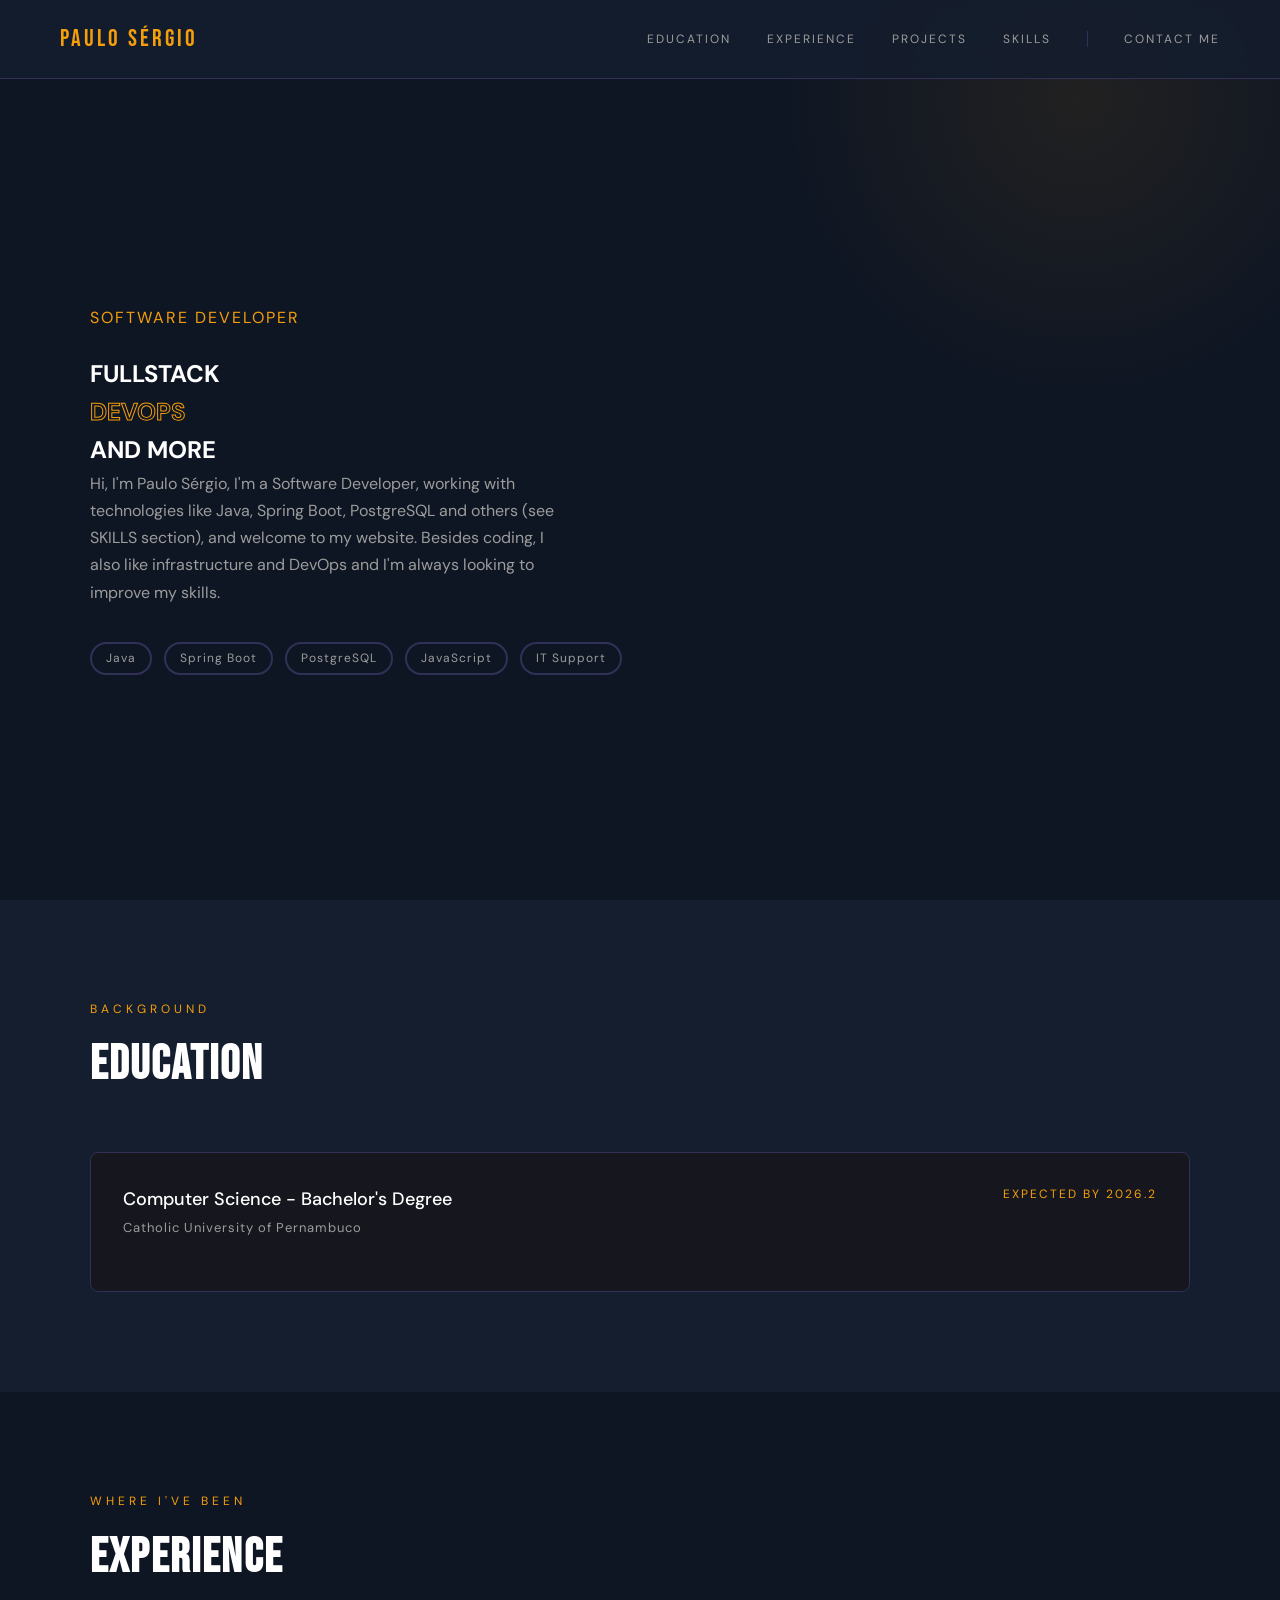
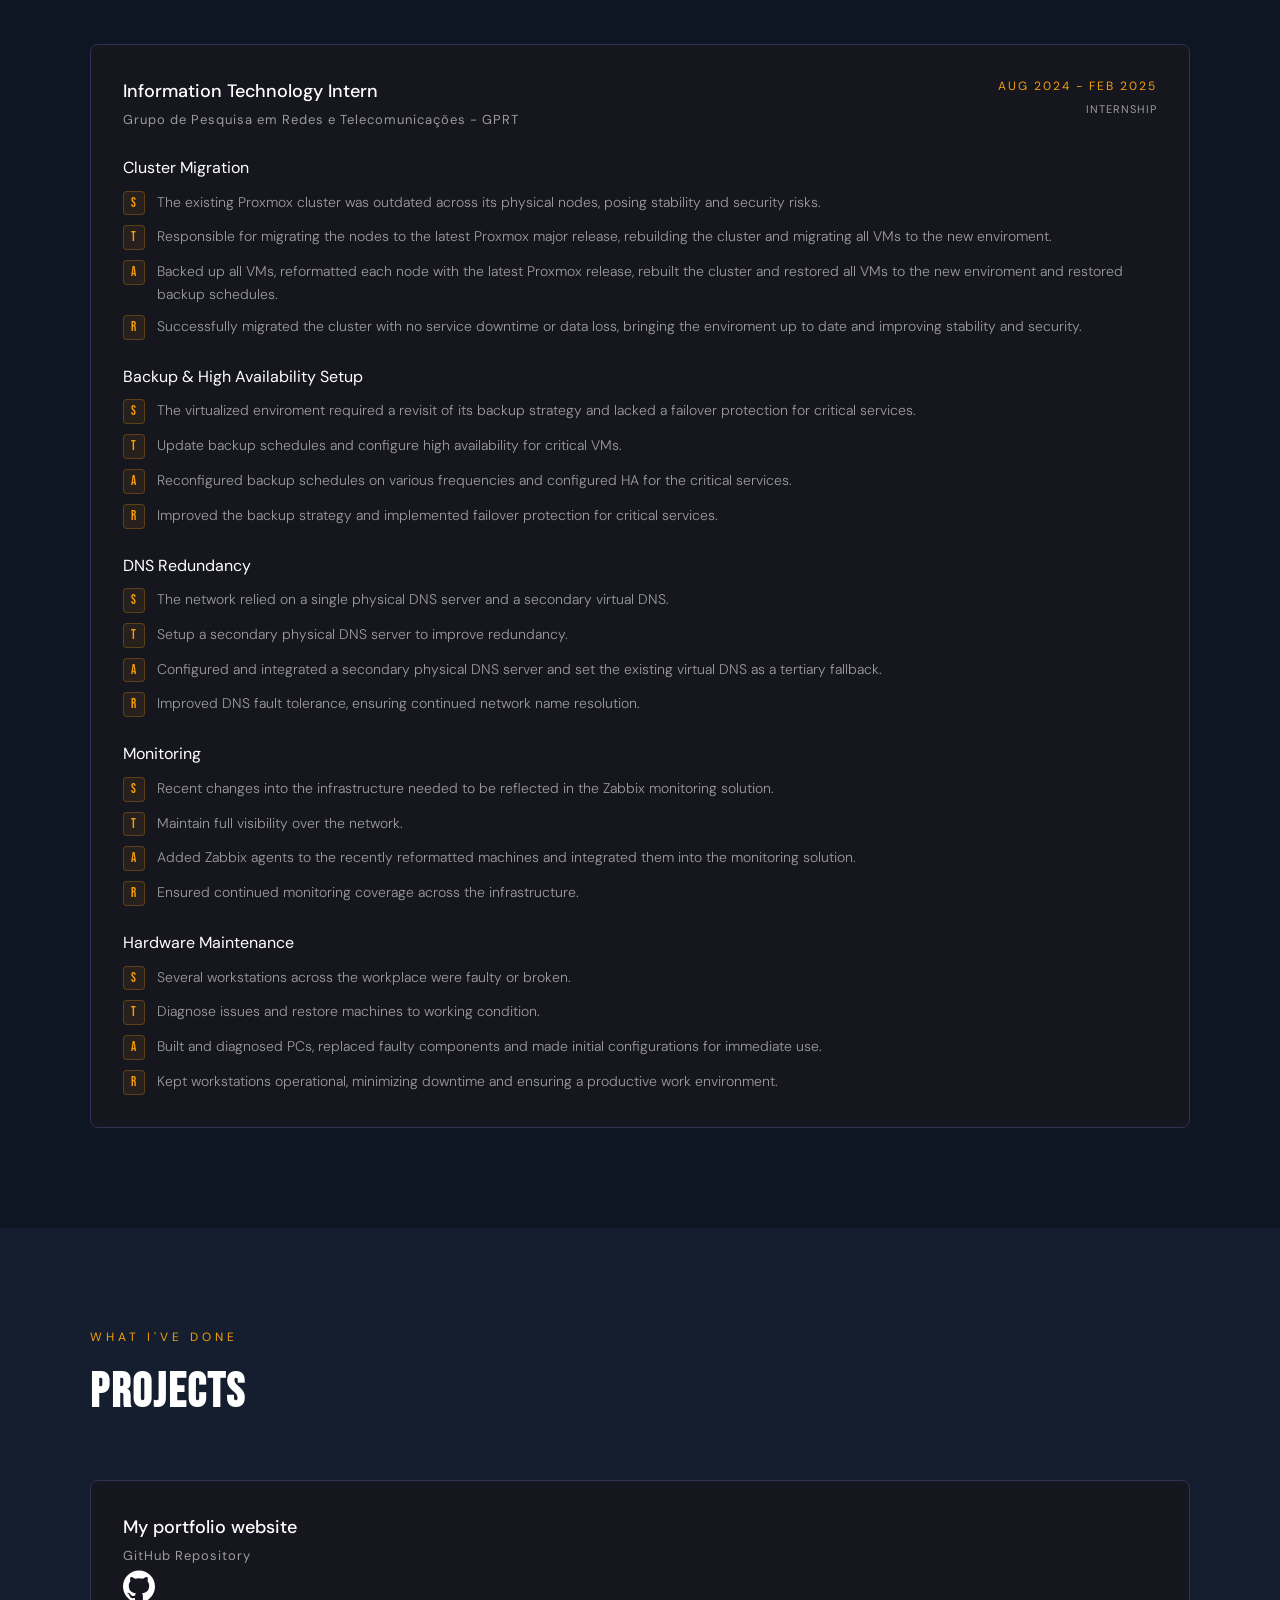
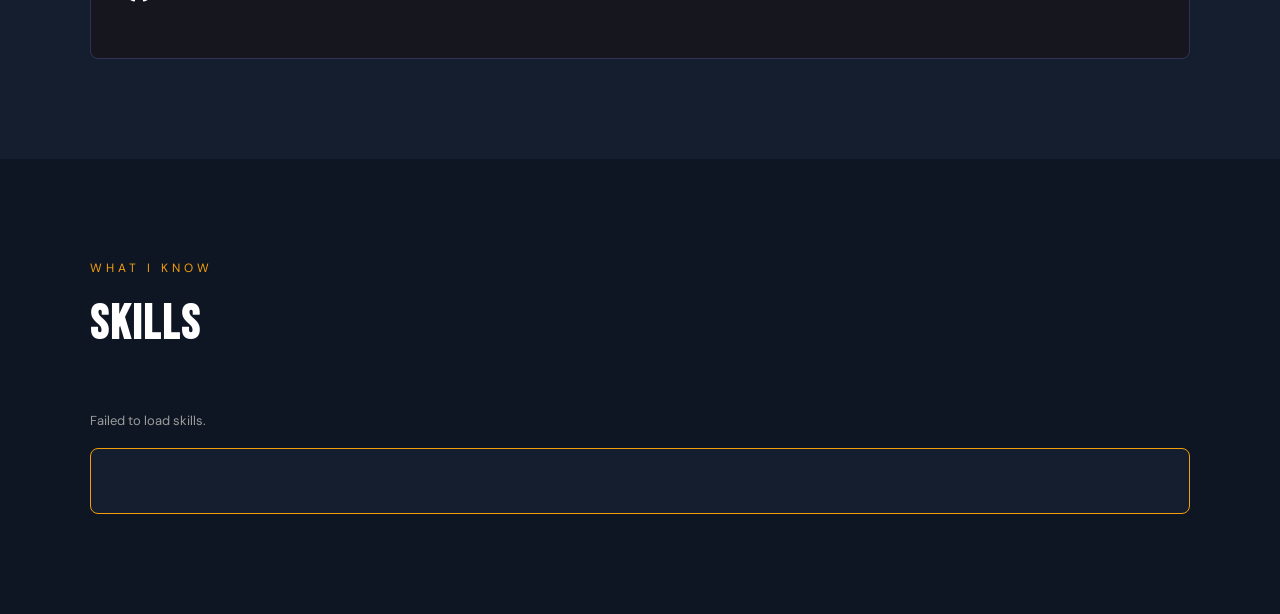
==== commit 86beaa41: "Small edits" ====
--- a/index.html
+++ b/index.html
@@ -19,7 +19,7 @@
         <a href="#projects">Projects</a>
         <a href="#skills">Skills</a>
         <div class="nav-divider"></div>
-        <!-- <a href="games.html">Games</a> -->
+        <a hidden href="games.html">Games</a>
         <a href="contact.html">Contact me</a>
       </div>
     </nav>
@@ -45,6 +45,7 @@
             <span>Spring Boot</span>
             <span>PostgreSQL</span>
             <span>JavaScript</span>
+            <span>IT Support</span>
           </div>
         </div>
       </div>
@@ -243,8 +244,20 @@
                   href="https://github.com/Paulo-Goes/portfolio-frontend"
                   target="_blank"
                   class="project-link"
-                  >GITHUB REPOSITORY</a
-                >
+                  >GitHub Repository</a
+                >
+                  <span class="project-link-icon">
+                    <svg
+                      xmlns="http://www.w3.org/2000/svg"
+                      viewBox="0 0 24 24"
+                      fill="currentColor"
+                    >
+                      <path
+                        d="M12 .297c-6.63 0-12 5.373-12 12 0 5.303 3.438 9.8 8.205 11.385.6.113.82-.258.82-.577 0-.285-.01-1.04-.015-2.04-3.338.724-4.042-1.61-4.042-1.61C4.422 18.07 3.633 17.7 3.633 17.7c-1.087-.744.084-.729.084-.729 1.205.084 1.838 1.236 1.838 1.236 1.07 1.835 2.809 1.305 3.495.998.108-.776.417-1.305.76-1.605-2.665-.3-5.466-1.332-5.466-5.93 0-1.31.465-2.38 1.235-3.22-.135-.303-.54-1.523.105-3.176 0 0 1.005-.322 3.3 1.23.96-.267 1.98-.399 3-.405 1.02.006 2.04.138 3 .405 2.28-1.552 3.285-1.23 3.285-1.23.645 1.653.24 2.873.12 3.176.765.84 1.23 1.91 1.23 3.22 0 4.61-2.805 5.625-5.475 5.92.42.36.81 1.096.81 2.22 0 1.606-.015 2.896-.015 3.286 0 .315.21.69.825.57C20.565 22.092 24 17.592 24 12.297c0-6.627-5.373-12-12-12"
+                      />
+                    </svg>
+                  </span>
+                </a>
               </div>
             </div>
           </div>
--- a/css/style.css
+++ b/css/style.css
@@ -62,7 +62,6 @@
   color: var(--text-primary);
 }
 
-/* Sections that share the same padding/bg pattern */
 #home,
 #skills,
 #experience {
@@ -81,7 +80,7 @@
   padding: 100px 60px;
 }
 
-/* ============================================================
+/* ============================================================ 
    CARD SHARED STYLES
    (project-card, education-card, experience-card)
    ============================================================ */
@@ -102,7 +101,6 @@
   border-color: var(--accent);
 }
 
-/* Shared top-row layout (project & experience) */
 .project-top,
 .experience-top {
   display: flex;
@@ -112,7 +110,6 @@
   gap: 1rem;
 }
 
-/* Shared left column (project & experience) */
 .project-left,
 .experience-left {
   display: flex;
@@ -120,7 +117,6 @@
   gap: 4px;
 }
 
-/* Shared right column (project & experience) */
 .project-right,
 .experience-right {
   display: flex;
@@ -130,7 +126,6 @@
   flex-shrink: 0;
 }
 
-/* Shared date badge (project & experience) */
 .project-date,
 .experience-date {
   font-size: 12px;
@@ -140,7 +135,6 @@
   white-space: nowrap;
 }
 
-/* Shared type label (project & experience) */
 .project-type,
 .experience-type {
   font-size: 11px;
@@ -149,7 +143,6 @@
   color: var(--text-secondary);
 }
 
-/* Shared card title (project, education, experience) */
 .project-title,
 .education-degree,
 .experience-title {
@@ -158,7 +151,6 @@
   color: var(--text-primary);
 }
 
-/* Shared secondary link/label (project, education, experience) */
 .project-link,
 .education-institution,
 .experience-company {
@@ -173,6 +165,16 @@
 .education-institution:hover,
 .experience-company:hover {
   color: var(--accent);
+}
+
+.project-link-icon {
+  display: flex;
+  align-items: center;
+}
+
+.project-link-icon svg {
+  width: 32px;
+  height: 32px;
 }
 
 /* ============================================================
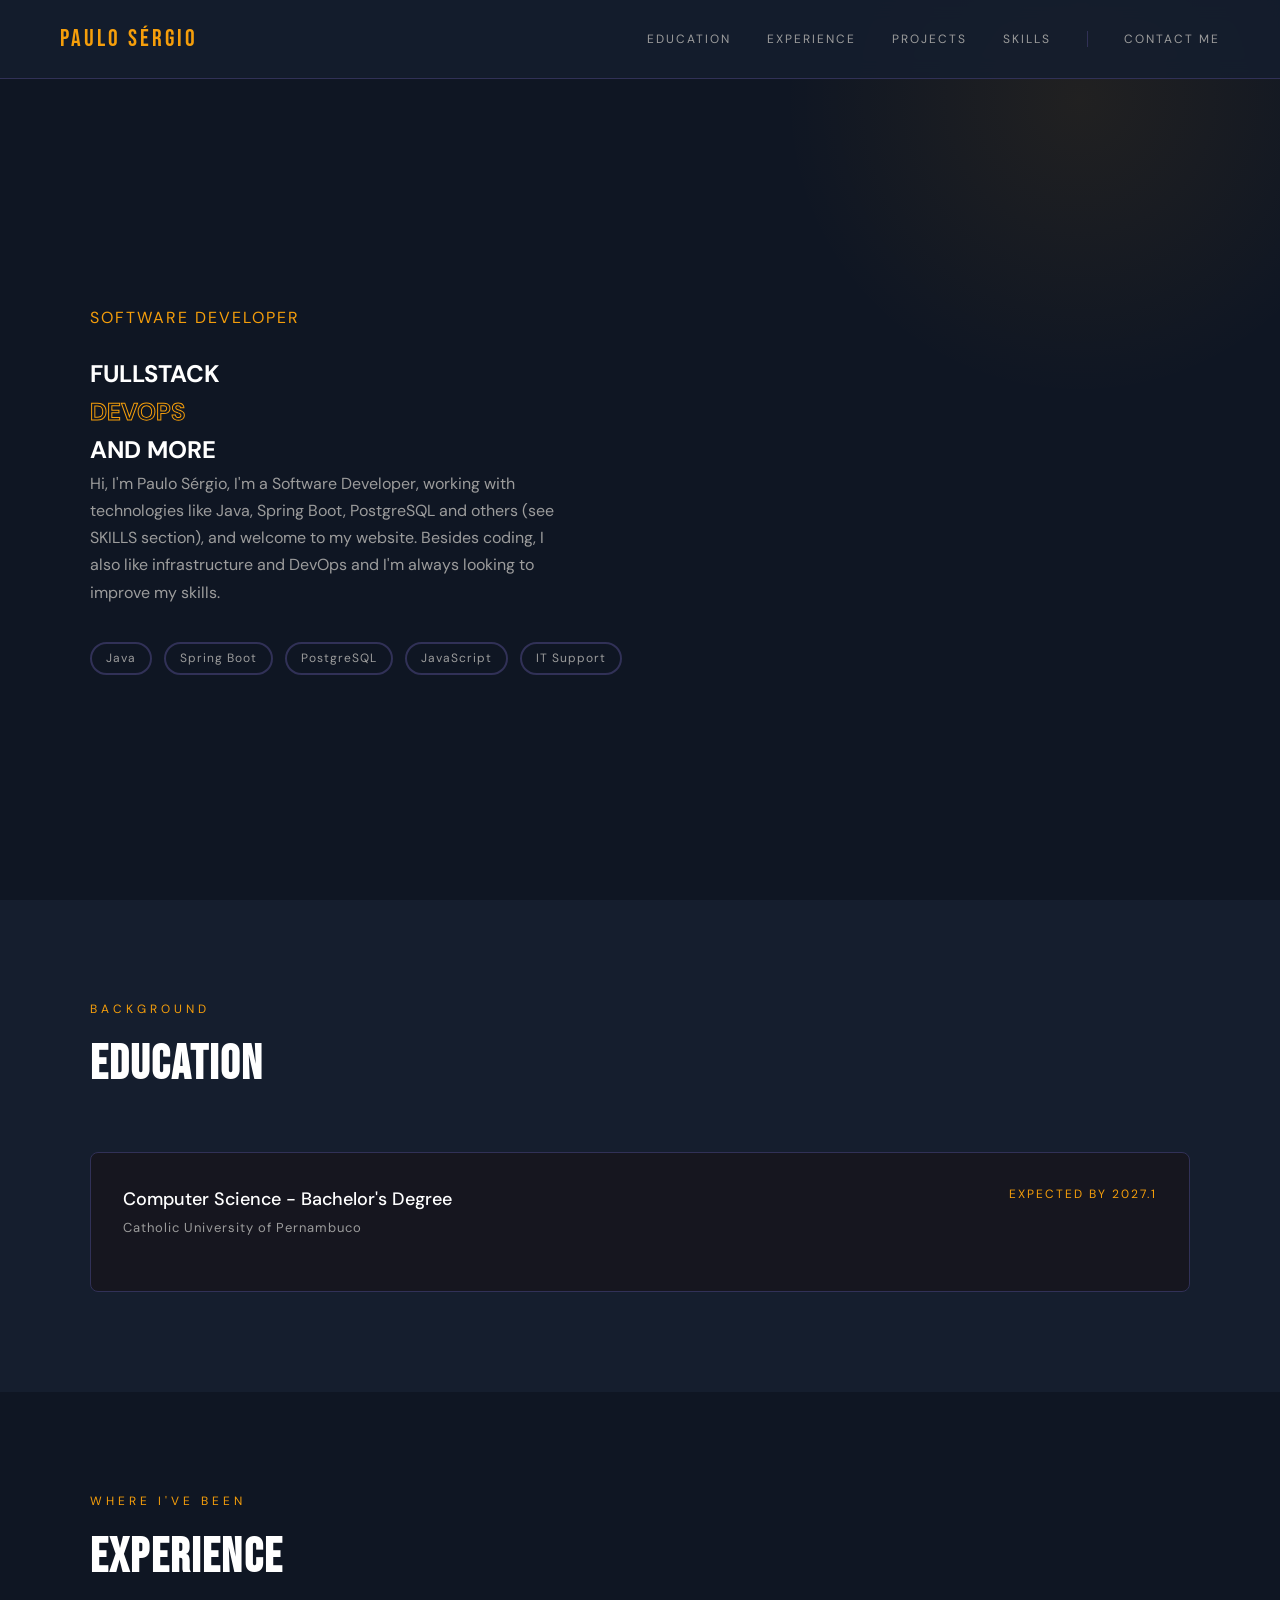
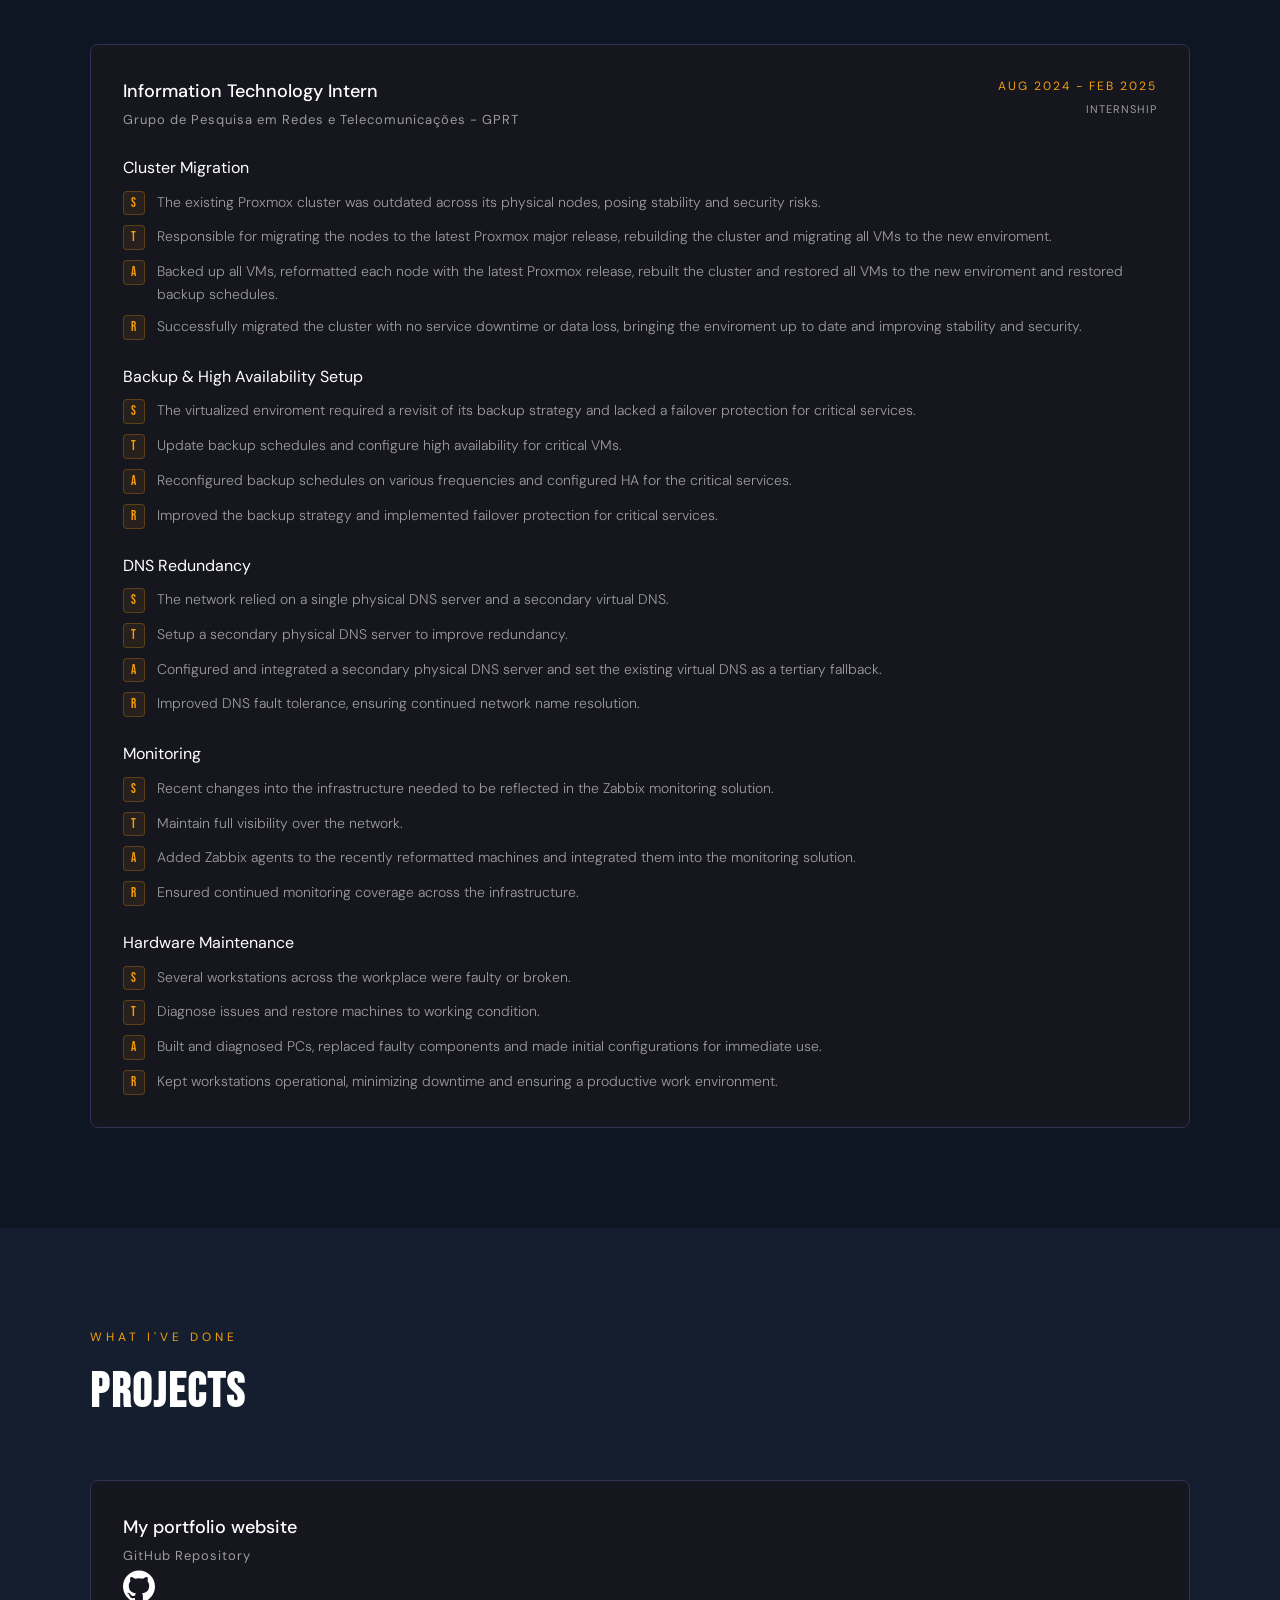
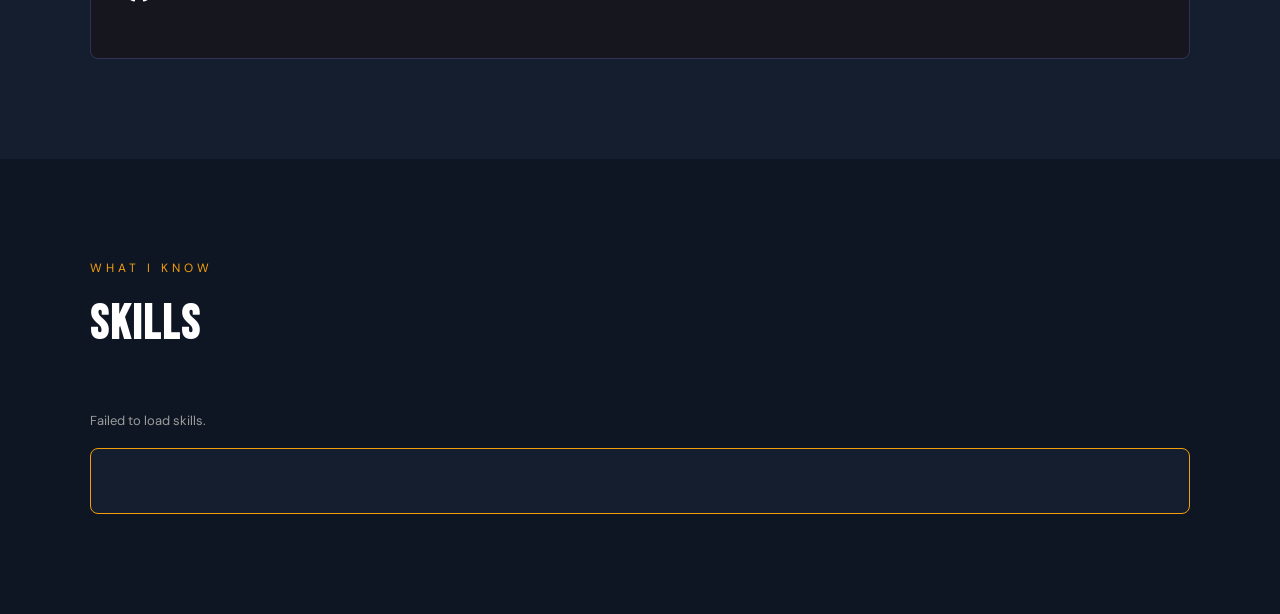
==== commit 13779ada: "Update Bachelor's Degree ETA" ====
--- a/index.html
+++ b/index.html
@@ -77,7 +77,7 @@
                   Catholic University of Pernambuco
                 </a>
               </div>
-              <span class="education-date">Expected by 2026.2</span>
+              <span class="education-date">Expected by 2027.1</span>
             </div>
           </div>
         </div>
